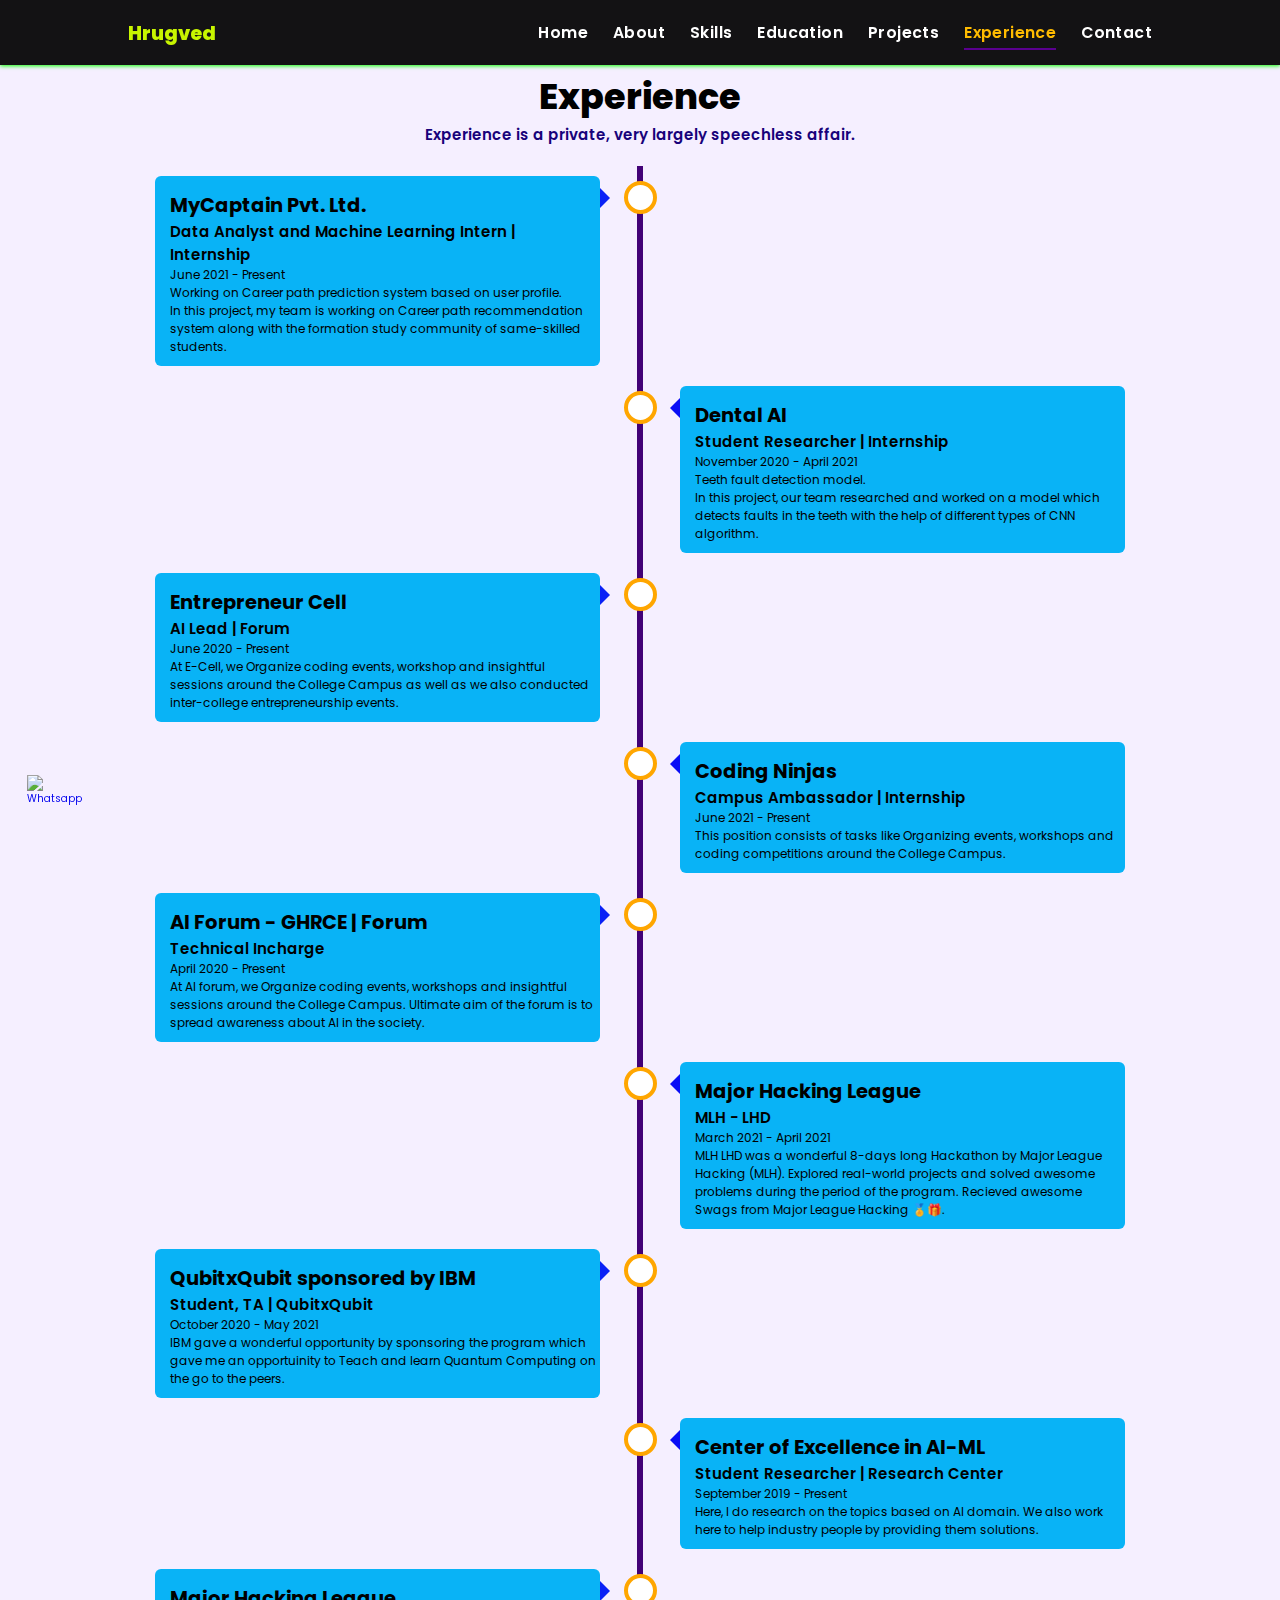
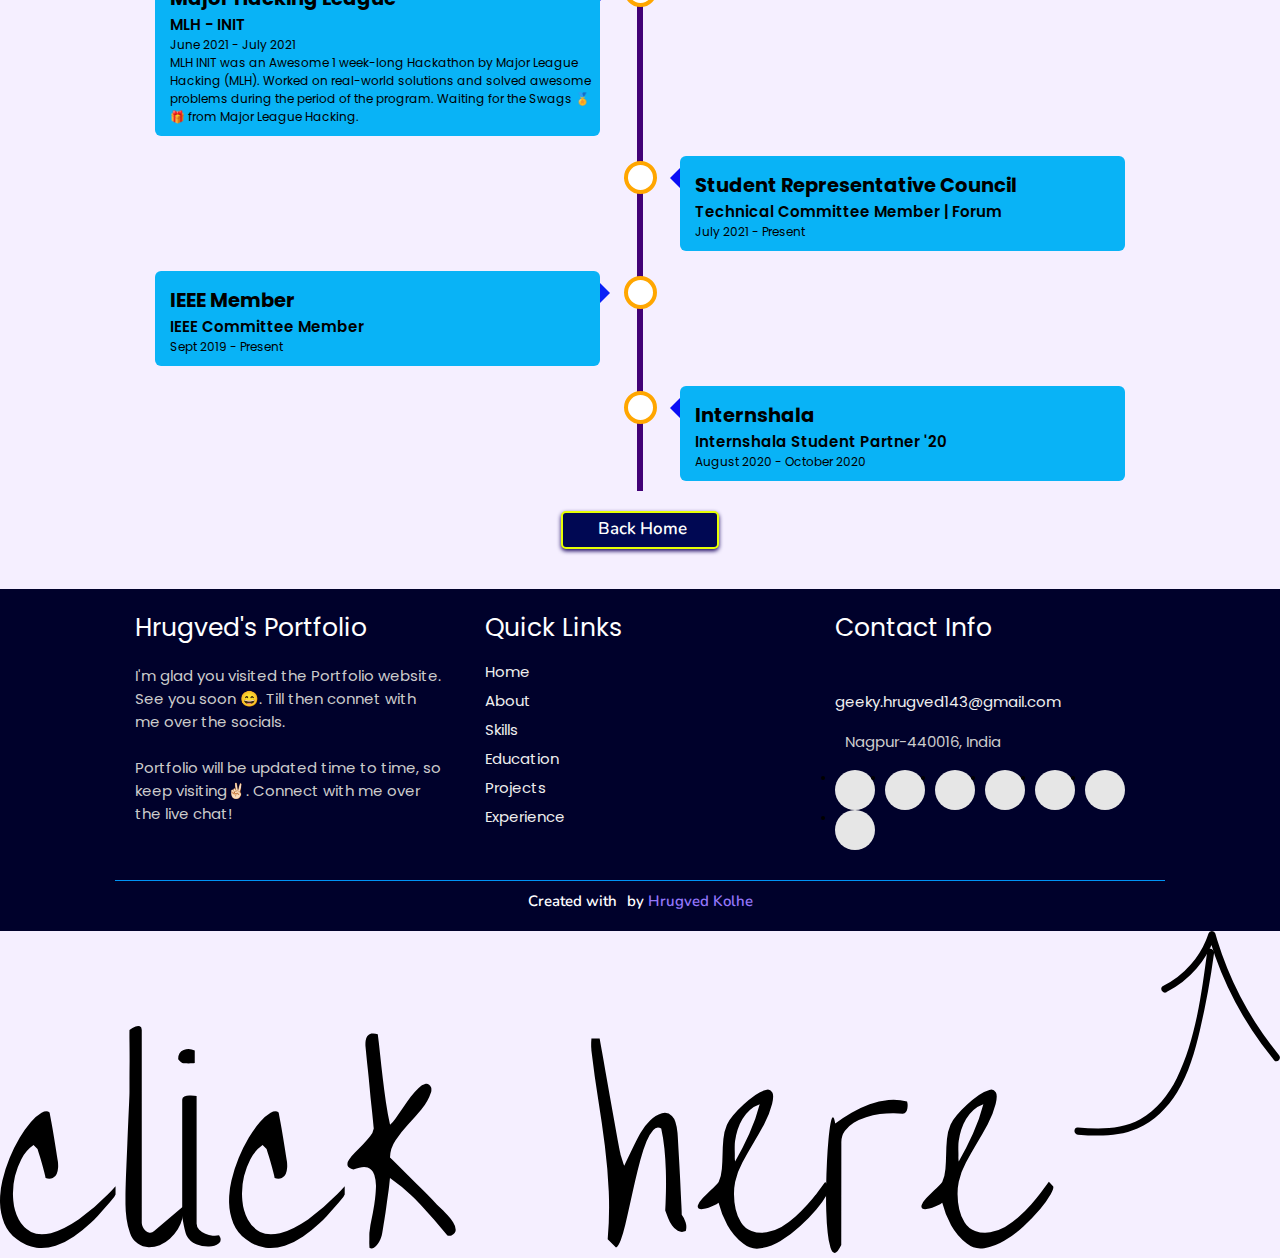
==== index.html @ 508ee9d8 "added Click here svg" ====
<!DOCTYPE html>
<html lang="en">
<head>
    <meta charset="UTF-8">
    <meta http-equiv="X-UA-Compatible" content="IE=edge">
    <meta name="viewport" content="width=device-width, initial-scale=1.0">
    <link rel="stylesheet" href="./style.css">
    <!-- Font Awesome -->
    <link rel="stylesheet" href="https://cdnjs.cloudflare.com/ajax/libs/font-awesome/5.15.3/css/all.min.css" integrity="sha512-iBBXm8fW90+nuLcSKlbmrPcLa0OT92xO1BIsZ+ywDWZCvqsWgccV3gFoRBv0z+8dLJgyAHIhR35VZc2oM/gI1w==" crossorigin="anonymous" referrerpolicy="no-referrer" />
    <link id='favicon' rel="shortcut icon" href="./tryexp.png" type="image/x-png">
    <!-- Start of  Zendesk Widget script -->
    <script id="ze-snippet" src="https://static.zdassets.com/ekr/snippet.js?key=5e8d6150-f3a9-40fa-9bd1-2eea5135d582"> </script>
    <!-- End of  Zendesk Widget script -->
    <title>Experience 🔆 Hrugved Kolhe</title>
</head>
<body oncontextmenu="return false">

<!-- navbar starts -->
<header>
        <a href="/Portfolio-Hrugved-Kolhe" class="logo"><i class="fab fa-think-peaks"></i> Hrugved</a>
        
        <div id="menu" class="fas fa-bars"></div>
        <nav class="navbar">
            <ul>
            <li><a href="https://hrugved06.github.io/Portfolio-Hrugved-Kolhe/#home">Home</a></li>
            <li><a href="https://hrugved06.github.io/Portfolio-Hrugved-Kolhe/#about">About</a></li>
            <li><a href="https://hrugved06.github.io/Portfolio-Hrugved-Kolhe/#skills">Skills</a></li>
            <li><a href="https://hrugved06.github.io/Portfolio-Hrugved-Kolhe/#education">Education</a></li>
            <li><a href="https://hrugved06.github.io/Portfolio-Hrugved-Kolhe/#work">Projects</a></li>
            <li><a class="active" href="https://hrugved06.github.io/Portfolio-Hrugved-Kolhe/#experience">Experience</a></li>
            <li><a href="https://hrugved06.github.io/Portfolio-Hrugved-Kolhe/#contact">Contact</a></li>
            </ul>
        </nav>
</header>
<!-- navbar ends -->

<!-- experience section starts -->
<section class="experience" id="experience">
  
  <h2 class="heading"><i class="fas fa-briefcase"></i> Experience</h2>
  <div class="quote">
      <span>Experience is a private, very largely speechless affair.</span>
  </div>
  
  <div class="timeline">


    <div class="container left">
      <div class="content">
        <div class="tag">
          <h2>MyCaptain Pvt. Ltd.</h2>
        </div>
        <div class="desc">
            <h3>Data Analyst and Machine Learning Intern | Internship</h3>
            <p>June 2021 - Present</p>
            <p> Working on Career path prediction system based on user profile. </br>
              In this project, my team is working on Career path recommendation system along with the formation study community of same-skilled students.</p>
        </div>
      </div>
    </div>

    <div class="container right">
      <div class="content">
        <div class="tag">
          <h2>Dental AI</h2>
        </div>
        <div class="desc">
            <h3>Student Researcher | Internship</h3>
            <p>November 2020 - April 2021</p>
            <p>Teeth fault detection model. </br>
              In this project, our team researched and worked on a model which detects faults in the teeth with the help of different types of CNN algorithm.</p>
        </div>
      </div>
    </div>

    <div class="container left">
      <div class="content">
        <div class="tag">
          <h2>Entrepreneur Cell</h2>
        </div>
        <div class="desc">
            <h3>AI Lead | Forum</h3>
            <p>June 2020 - Present</p>
            <p>At E-Cell, we Organize coding events, workshop and insightful sessions around the College Campus as well as we also conducted inter-college entrepreneurship events.</p> 
        </div>
      </div>
    </div>


    <div class="container right">
      <div class="content">
        <div class="tag">
          <h2>Coding Ninjas</h2>
        </div>
        <div class="desc">
            <h3> Campus Ambassador | Internship</h3>
            <p>June 2021 - Present</p>
            <p>This position consists of tasks like Organizing events, workshops and coding competitions around the College Campus.</p>
        </div>
      </div>
    </div>

    <div class="container left">
      <div class="content">
        <div class="tag">
          <h2>AI Forum - GHRCE | Forum</h2>
        </div>
        <div class="desc">
            <h3> Technical Incharge</h3>
            <p>April 2020 - Present</p>
            <p>
              At AI forum, we Organize coding events, workshops and insightful sessions around the College Campus. Ultimate aim of the forum is to spread awareness about AI in the society.</p>
        </div>
      </div>
    </div>

    <div class="container right">
      <div class="content">
        <div class="tag">
          <h2>Major Hacking League</h2>
        </div>
        <div class="desc">
            <h3>MLH - LHD</h3>
            <p>March 2021 - April 2021</p>
            <p>MLH LHD was a wonderful 8-days long Hackathon by Major League Hacking (MLH). Explored real-world projects and solved awesome problems during the period of the program.
              Recieved awesome Swags from Major League Hacking 🏅🎁.
            </p>
        </div>
      </div>
    </div>

      <div class="container left">
        <div class="content">
          <div class="tag">
            <h2>QubitxQubit sponsored by IBM</h2>
          </div>
          <div class="desc">
              <h3>Student, TA | QubitxQubit</h3>
              <p>October 2020 - May 2021</p>
              <p>IBM gave a wonderful opportunity by sponsoring the program which gave me an opportuinity to Teach and learn Quantum Computing on the go to the peers.</p>
          </div>
        </div>
      </div>



    <div class="container right">
      <div class="content">
        <div class="tag">
          <h2>Center of Excellence in AI-ML</h2>
        </div>
        <div class="desc">
            <h3>Student Researcher | Research Center</h3>
            <p>September 2019 - Present</p>
            <p>Here, I do research on the topics based on AI domain. We also work here to help industry people by providing them solutions.</p>
        </div>
      </div>
    </div>


    <div class="container left">
      <div class="content">
        <div class="tag">
          <h2>Major Hacking League</h2>
        </div>
        <div class="desc">
            <h3>MLH - INIT</h3>
            <p>June 2021 - July 2021</p>
            <p>MLH INIT was an Awesome 1 week-long Hackathon by Major League Hacking (MLH). Worked on real-world solutions and solved awesome problems during the period of the program.
              Waiting for the Swags 🏅🎁 from Major League Hacking.</p>
        </div>
      </div>
    </div>

    <div class="container right">
      <div class="content">
        <div class="tag">
          <h2>Student Representative Council</h2>
        </div>
        <div class="desc">
            <h3>Technical Committee Member | Forum</h3>
            <p>July 2021 - Present</p>
        </div>
      </div>
    </div>

    <div class="container left">
      <div class="content">
        <div class="tag">
          <h2>IEEE Member</h2>
        </div>
        <div class="desc">
            <h3>IEEE Committee Member</h3>
            <p>Sept 2019 - Present</p>
        </div>
      </div>
    </div>

    <div class="container right">
      <div class="content">
        <div class="tag">
          <h2>Internshala</h2>
        </div>
        <div class="desc">
            <h3>Internshala Student Partner '20 </h3>
            <p>August 2020 - October 2020</p>
        </div>
      </div>
    </div>

    

  </div>

  <div class="morebtn">
    <a href="https://hrugved06.github.io/Portfolio-Hrugved-Kolhe/#experience" class="btn">
        <i class="fas fa-arrow-circle-left"></i>
        <span>Back Home</span>
  </a>
  </div>

</div>
</section>
<!-- experience section ends -->

<!-- footer section starts -->
<section class="footer">

  <div class="box-container">

      <div class="box">
          <h3>Hrugved's Portfolio</h3>
          <p>I'm glad you visited the Portfolio website. See you soon 😄. Till then connet with me over the socials. <br/> <br/>Portfolio will be updated time to time, so keep visiting✌🏻. Connect with me over the live chat!</p>
      </div>
      
      <div class="box">
          <h3>Quick Links</h3>
          <a href="https://hrugved06.github.io/Portfolio-Hrugved-Kolhe/#home"><i class="fas fa-chevron-circle-right"></i> Home</a>
          <a href="https://hrugved06.github.io/Portfolio-Hrugved-Kolhe/#about"><i class="fas fa-chevron-circle-right"></i> About</a>
          <a href="https://hrugved06.github.io/Portfolio-Hrugved-Kolhe/#skills"><i class="fas fa-chevron-circle-right"></i> Skills</a>
          <a href="https://hrugved06.github.io/Portfolio-Hrugved-Kolhe/#education"><i class="fas fa-chevron-circle-right"></i> Education</a>
          <a href="https://hrugved06.github.io/Portfolio-Hrugved-Kolhe/#work"><i class="fas fa-chevron-circle-right"></i> Projects</a>
          <a href="https://hrugved06.github.io/Portfolio-Hrugved-Kolhe/#experience"><i class="fas fa-chevron-circle-right"></i> Experience</a>
      </div>

      <div class="box">
          <h3>Contact Info</h3>
          
          <p> <i class="fas fa-envelope"></i><a href="mailto:geeky.hrugved143@gmail.com">geeky.hrugved143@gmail.com</a></p>
          <p> <i class="fas fa-map-marked-alt"></i>Nagpur-440016, India</p>
          <div class="share">

            <li><a class="linkedin" href="https://www.linkedin.com/in/hrugved-kolhe-364881193/" target="_blank"><i class="fab fa-linkedin"></i></a></li> 
            <li><a class="github" href="https://github.com/hrugved06" target="_blank"><i class="fab fa-github"></i></a></li>
            <li><a class="instagram" href="https://www.instagram.com/_hrugved_/"><i class="fab fa-instagram" target="_blank"></i></a></li>
            <li><a class="twitter" href="https://twitter.com/HrugVed_" target="_blank"><i class="fab fa-twitter"></i></a></li>
            <li><a class="Discord" href="https://discord.gg/5RmWdZKpe6" target="_blank"><i class="fab fa-discord"></i></a></li>
            <li><a class="telegram" href="https://t.me/Dev1ce_06"  target="_blank"><i class="fab fa-telegram"></i></a></li>
            <li><a class="YouTube" href="https://www.youtube.com/channel/UCUSl6n2UMb1xXHk7iX9McUg" target="_blank"><i class="fab fa-youtube"></i></a></li>
          </div>
      </div>
  </div>

  <h1 class="credit">Created with <i class="fa fa-heart pulse"></i> by <a href="https://www.linkedin.com/in/hrugved-kolhe-364881193/"> Hrugved Kolhe</a></h1>

</section>
<!-- footer section ends -->

<!-- Click Here -->
<div class="click-here">
  <svg fill="var(--foreground)" xmlns="http://www.w3.org/2000/svg" viewBox="0 0 542.09 136.36"><path d="M291.71,304.72a16.26,16.26,0,0,1-5.36-6.76,24.16,24.16,0,0,1-1.8-8.61,36.56,36.56,0,0,1,1-9.56,61.81,61.81,0,0,1,3.05-9.51,65.94,65.94,0,0,1,4.26-8.56,45.92,45.92,0,0,1,4.76-6.71,17.49,17.49,0,0,1,4.51-3.9q2.1-1.15,3.4-.15.2,1.1.75,4.05t1.1,6.31q.55,3.36,1,6.31t.65,4.05a12.52,12.52,0,0,1,.1,2.75,7.84,7.84,0,0,1-.6,2.6,3.29,3.29,0,0,1-1.65,1.7,4.18,4.18,0,0,1-3.05-.05q-.1-.7-.55-2.4t-1-3.65q-.55-2-1.1-3.7t-.75-2.45l-1.7-1.7a16.09,16.09,0,0,0-5.16,6,31.66,31.66,0,0,0-3.4,17.57,21.17,21.17,0,0,0,2.3,8,12.23,12.23,0,0,0,5.21,5.21q3.35,1.75,8.41.55t11.86-5.86a96.74,96.74,0,0,0,15.52-14.07v3.5a6.06,6.06,0,0,1-1.2,1.8q-1.2,1.5-2.9,3.45t-3.45,3.85q-1.75,1.9-3,3a61.21,61.21,0,0,1-7.06,5.71,29.69,29.69,0,0,1-7.76,3.9,19.38,19.38,0,0,1-8.16.85A16.71,16.71,0,0,1,291.71,304.72Z" transform="translate(-284.53 -174.12)"></path><path d="M342.87,306.52a8.19,8.19,0,0,1-3.25-4.35,31.19,31.19,0,0,1-1.5-6.21,44.33,44.33,0,0,1-.45-6.06V285.7q0-1.1.1-4.46t.3-7.81q.2-4.45.4-9.51t.4-9.51q.2-4.45.35-7.76t.15-4.41q0-1.5,0-5.21t.05-7.86q0-4.15-.05-7.86t0-5.21a11,11,0,0,1,2.6-1.5,2.67,2.67,0,0,1,1.8-.15q.8.25.8,1.65v81.7a4,4,0,0,0,.45,1.65,5.82,5.82,0,0,0,1.15,1.65,2.92,2.92,0,0,0,1.65.85,2.37,2.37,0,0,0,2-.75l12.11-10.31a10.67,10.67,0,0,1-.1,4.81,16.13,16.13,0,0,1-2,4.71,18.13,18.13,0,0,1-3.35,4,15,15,0,0,1-4.3,2.75,11.54,11.54,0,0,1-4.71.9A8.37,8.37,0,0,1,342.87,306.52Z" transform="translate(-284.53 -174.12)"></path><path d="M360,228.23q0-2.9,2.3-3.75a6,6,0,0,1,4.71.25V230a4.74,4.74,0,0,1-1.05.15c-.5,0-1,.05-1.6.05s-1.1,0-1.6-.05a4.73,4.73,0,0,1-1.05-.15,2.58,2.58,0,0,1-1.05-.8C360.2,228.77,360,228.43,360,228.23Zm3.5,74.79a9.15,9.15,0,0,1-.5-1.55q-.3-1.15-.6-2.55t-.5-2.7a13.83,13.83,0,0,1-.2-1.9V245.65a1.42,1.42,0,0,1,.9-1.4,5.66,5.66,0,0,1,2.05-.45,14.47,14.47,0,0,1,2.1.05l1.05.1v53.86a3.79,3.79,0,0,0,1.1,2.8,8.3,8.3,0,0,0,2.6,1.75,10.1,10.1,0,0,0,3.1.8,7.68,7.68,0,0,0,2.7-.15q1.4,2.1-.05,3.35a6.7,6.7,0,0,1-4.1,1.4,12.71,12.71,0,0,1-5.51-1A7.65,7.65,0,0,1,363.49,303Z" transform="translate(-284.53 -174.12)"></path><path d="M388.72,304.72a16.26,16.26,0,0,1-5.36-6.76,24.16,24.16,0,0,1-1.8-8.61,36.56,36.56,0,0,1,1-9.56,61.81,61.81,0,0,1,3.05-9.51,65.94,65.94,0,0,1,4.26-8.56,45.92,45.92,0,0,1,4.76-6.71,17.49,17.49,0,0,1,4.51-3.9q2.1-1.15,3.4-.15.2,1.1.75,4.05t1.1,6.31q.55,3.36,1,6.31t.65,4.05a12.52,12.52,0,0,1,.1,2.75,7.84,7.84,0,0,1-.6,2.6,3.29,3.29,0,0,1-1.65,1.7,4.18,4.18,0,0,1-3.05-.05q-.1-.7-.55-2.4t-1-3.65q-.55-2-1.1-3.7t-.75-2.45l-1.7-1.7a16.09,16.09,0,0,0-5.16,6,31.66,31.66,0,0,0-3.4,17.57,21.17,21.17,0,0,0,2.3,8,12.23,12.23,0,0,0,5.21,5.21q3.35,1.75,8.41.55T415,296.26a96.74,96.74,0,0,0,15.52-14.07v3.5a6.06,6.06,0,0,1-1.2,1.8q-1.2,1.5-2.9,3.45t-3.45,3.85q-1.75,1.9-3,3a61.21,61.21,0,0,1-7.06,5.71,29.69,29.69,0,0,1-7.76,3.9,19.38,19.38,0,0,1-8.16.85A16.71,16.71,0,0,1,388.72,304.72Z" transform="translate(-284.53 -174.12)"></path><path d="M441.08,301.22a34.43,34.43,0,0,1,.75-4.66q.65-3.05,1.2-6.51a60.65,60.65,0,0,0,.7-6.86,15.84,15.84,0,0,0-.65-5.76,4.84,4.84,0,0,0-2.85-3.15q-2.05-.8-6,.9-2.2-.6-2.5-1.7a3.12,3.12,0,0,1,.6-2.5,19,19,0,0,1,2.55-3.05q1.65-1.65,3.35-3.4t3.05-3.45a6.76,6.76,0,0,0,1.55-3.3q-.1-.8-.35-3.5t-.65-6.26q-.4-3.55-.75-7.56t-.75-7.61q-.4-3.6-.65-6.26t-.35-3.55a11.86,11.86,0,0,1,.05-2.45,4.07,4.07,0,0,1,.75-2,2.8,2.8,0,0,1,1.65-1.05,5.07,5.07,0,0,1,2.75.35q.5,3.81,1,8.61t1.1,9.91q.6,5.11,1.35,10.21t1.75,9.51a14.42,14.42,0,0,0,2.4-2.75q1.4-2,3-4.31t3.35-4.71a26.51,26.51,0,0,1,3.35-3.8,6.35,6.35,0,0,1,3-1.7q1.4-.25,2.3,1.55a2.3,2.3,0,0,1,.1.85,3.29,3.29,0,0,1-.1,1,22.09,22.09,0,0,1-4.15,7.41q-2.85,3.41-5.81,6.61a50.94,50.94,0,0,0-5.16,6.56,13.46,13.46,0,0,0-2.3,7.16q.9.8,2.6,2.6l8.71,8.71q2.5,2.4,4.71,4.66t3.9,4.05l2.6,2.5q.6.6,1.9,2a18.16,18.16,0,0,1,2.3,3,6.75,6.75,0,0,1,1.1,3.1q.1,1.5-1.8,2.5a3.67,3.67,0,0,1-1.7,0q-5.11-6.41-11.26-13a82.87,82.87,0,0,0-13.07-11.36q-.1.9-.3,2.8t-.55,4.31q-.35,2.4-.7,5.06t-.75,5.06q-.4,2.4-.7,4.3t-.5,2.8a9,9,0,0,1-.55,1.55,11.52,11.52,0,0,1-1.15,2.05,5.41,5.41,0,0,1-1.6,1.55,1.85,1.85,0,0,1-1.9.05q0-.4-.05-1.35t0-2.1q0-1.15,0-2.15T441.08,301.22Z" transform="translate(-284.53 -174.12)"></path><path d="M541.9,304.72a155.32,155.32,0,0,0,.45-20.32q-.45-9.71-1.65-19.32t-2.8-19.52q-1.6-9.91-2.9-20.82c0-.2,0-.53-.05-1s-.05-1-.05-1.55,0-1.08.05-1.55.05-.8.05-1h3.5q.3,1.8,1,5.61t1.5,8.61q.85,4.81,1.8,10.11t1.8,10.11q.85,4.81,1.55,8.61t1.1,5.61a4,4,0,0,0,.25,1.05q.25.75.5,1.55t.5,1.55a4.71,4.71,0,0,0,.45,1.05q.3-.8,1.25-2.75l2.05-4.21q1.1-2.25,2.1-4.21t1.5-2.75a22.15,22.15,0,0,1,4.11-5.31,11.23,11.23,0,0,1,4.91-3,4.33,4.33,0,0,1,4.25,1.15q1.85,1.75,2.35,7.16.1,1.3.25,4t.35,6.16q.2,3.45.4,7.26t.35,7.21q.15,3.41.3,6.11t.15,4a9.71,9.71,0,0,1,1.65,3.25,6.49,6.49,0,0,1,.05,3.65,4,4,0,0,1-3.4-.1,7.3,7.3,0,0,1-2.4-2.25,15.7,15.7,0,0,1-1.7-3.25l-1.2-3.1q.2-3.8.3-8.21t-.05-9q-.15-4.55-.6-9.06a71.26,71.26,0,0,0-1.35-8.51,2.66,2.66,0,0,0-3.35.7,15.57,15.57,0,0,0-2.9,4.86,64.26,64.26,0,0,0-2.55,7.66q-1.2,4.41-2.3,9.26t-2.15,9.66q-1.05,4.81-2,8.71a62.66,62.66,0,0,1-1.9,6.51q-1,2.6-2,3.1Z" transform="translate(-284.53 -174.12)"></path><path d="M599.27,306.52a25.37,25.37,0,0,1-6.66-7.76,40.35,40.35,0,0,1-3.75-9.56,9.6,9.6,0,0,1-1.8,1.1,17.12,17.12,0,0,1-2.45,1,13.58,13.58,0,0,1-2.45.55,2.47,2.47,0,0,1-1.75-.25q-.55-.4-.3-1.35A9,9,0,0,1,582,287.4a11.58,11.58,0,0,1,1.25-1.3l2.25-2.15q1.2-1.15,2.2-2.2a15.17,15.17,0,0,0,1.2-1.35,17.1,17.1,0,0,0,1.35-5.51q.25-3,.3-6.26t.35-6.46a19.84,19.84,0,0,1,1.5-6,18,18,0,0,1,2.65-4,43.46,43.46,0,0,1,4.41-4.56,49.25,49.25,0,0,1,5-4,13.19,13.19,0,0,1,4.41-2.15,2.34,2.34,0,0,1,2.7.9q.85,1.3-.05,5a36.48,36.48,0,0,1-3.35,8.56q-2.25,4.16-4.66,8.21t-4.56,8.06a31.21,31.21,0,0,0-3.05,8.11,24.48,24.48,0,0,0-.5,5.36,28.29,28.29,0,0,0,.7,6.26,18,18,0,0,0,2.3,5.66,8.4,8.4,0,0,0,4.41,3.55,11.76,11.76,0,0,0,6.41.6,20.6,20.6,0,0,0,6.26-2.3,31.45,31.45,0,0,0,5.86-4.25A70.45,70.45,0,0,0,626.5,290q2.4-2.7,4.3-5.26t3.2-4.35l1.7,1.8q.7.6-.85,3.4a42.55,42.55,0,0,1-4.5,6.36,77.17,77.17,0,0,1-7,7.26,48.07,48.07,0,0,1-8.26,6.21,23.14,23.14,0,0,1-8.41,3.1A9.41,9.41,0,0,1,599.27,306.52ZM595.87,263a12.86,12.86,0,0,0-.15,1.75q-.05,1.25,0,2.65t0,2.6a12.42,12.42,0,0,0,.15,1.7,128.28,128.28,0,0,0,6-11.71,75.67,75.67,0,0,0,4.41-12.52,12.23,12.23,0,0,0-4.16,2.45,16.47,16.47,0,0,0-3.15,3.8,20.72,20.72,0,0,0-2.05,4.56A27.92,27.92,0,0,0,595.87,263Z" transform="translate(-284.53 -174.12)"></path><path d="M640.82,307.13q-1.6,3.3-2.7,3.35t-1.85-2.2a32.15,32.15,0,0,1-1.2-6.36q-.45-4.1-.6-9.11t-.05-10.51q.1-5.51.35-10.61t.65-9.36q.4-4.25.85-6.71t1-2.65q.5-.2,1,2.7a70.83,70.83,0,0,1,6.91-4.56,48.45,48.45,0,0,1,7.66-3.6,32.48,32.48,0,0,1,8-1.85,20.73,20.73,0,0,1,7.86.7,6.41,6.41,0,0,1,.1,3,2.61,2.61,0,0,1-1.9,2.2,23.69,23.69,0,0,0-4.21-.3,40.48,40.48,0,0,0-5.51.4,36.32,36.32,0,0,0-5.81,1.3,22.86,22.86,0,0,0-5.26,2.35,12.84,12.84,0,0,0-3.8,3.5,8.19,8.19,0,0,0-1.45,4.86Z" transform="translate(-284.53 -174.12)"></path><path d="M694,306.52a25.37,25.37,0,0,1-6.66-7.76,40.35,40.35,0,0,1-3.75-9.56,9.6,9.6,0,0,1-1.8,1.1,17.12,17.12,0,0,1-2.45,1,13.58,13.58,0,0,1-2.45.55,2.47,2.47,0,0,1-1.75-.25q-.55-.4-.3-1.35a9,9,0,0,1,1.85-2.85,11.58,11.58,0,0,1,1.25-1.3l2.25-2.15q1.2-1.15,2.2-2.2a15.17,15.17,0,0,0,1.2-1.35,17.1,17.1,0,0,0,1.35-5.51q.25-3,.3-6.26t.35-6.46a19.84,19.84,0,0,1,1.5-6,18,18,0,0,1,2.65-4,43.46,43.46,0,0,1,4.41-4.56,49.25,49.25,0,0,1,5-4,13.19,13.19,0,0,1,4.41-2.15,2.34,2.34,0,0,1,2.7.9q.85,1.3-.05,5a36.48,36.48,0,0,1-3.35,8.56q-2.25,4.16-4.66,8.21t-4.56,8.06a31.21,31.21,0,0,0-3.05,8.11,24.48,24.48,0,0,0-.5,5.36,28.29,28.29,0,0,0,.7,6.26,18,18,0,0,0,2.3,5.66,8.4,8.4,0,0,0,4.41,3.55,11.76,11.76,0,0,0,6.41.6,20.6,20.6,0,0,0,6.26-2.3,31.45,31.45,0,0,0,5.86-4.25,70.45,70.45,0,0,0,5.21-5.26q2.4-2.7,4.3-5.26t3.2-4.35l1.7,1.8q.7.6-.85,3.4a42.55,42.55,0,0,1-4.5,6.36,77.17,77.17,0,0,1-7,7.26,48.07,48.07,0,0,1-8.26,6.21,23.14,23.14,0,0,1-8.41,3.1A9.41,9.41,0,0,1,694,306.52ZM690.58,263a12.86,12.86,0,0,0-.15,1.75q-.05,1.25,0,2.65t0,2.6a12.42,12.42,0,0,0,.15,1.7,128.28,128.28,0,0,0,6-11.71A75.67,75.67,0,0,0,701,247.45a12.23,12.23,0,0,0-4.16,2.45,16.47,16.47,0,0,0-3.15,3.8,20.72,20.72,0,0,0-2.05,4.56A27.92,27.92,0,0,0,690.58,263Z" transform="translate(-284.53 -174.12)"></path><path d="M741,260.37c8.49.66,17.29.89,25.25-2.59,7.12-3.12,12.78-8.87,16.84-15.42,4.94-8,7.5-17.16,9.63-26.21,2.54-10.79,4.49-21.7,6-32.68.25-1.89-2.64-2.7-2.89-.8-2.4,17.74-4.88,37.62-12.9,53.83-3.48,7-8.54,13.49-15.49,17.37-8.08,4.5-17.48,4.2-26.4,3.5-1.93-.15-1.92,2.85,0,3Z" transform="translate(-284.53 -174.12)"></path><path d="M778.6,200a41.51,41.51,0,0,0,20.63-24h-2.89a147.34,147.34,0,0,0,27.79,52.82c1.23,1.49,3.34-.64,2.12-2.12a143.69,143.69,0,0,1-27-51.49,1.51,1.51,0,0,0-2.89,0,38.47,38.47,0,0,1-19.26,22.25c-1.72.88-.2,3.47,1.51,2.59Z" transform="translate(-284.53 -174.12)"></path></svg>
</div>

<!-- Whatsapp API Starts-->
<div class="sticky-whatsapp-wrapper ">
  <a href="https://api.whatsapp.com/send?phone=+91-9511800765" target="_blank">
    <img src="https://img.icons8.com/color/58/000000/whatsapp--v2.png" alt="Whatsapp">
  </a>
</div>
<!-- Whatsapp API Ends-->

<!-- scroll top btn -->
<a href="#experience" class="fas fa-angle-up" id="scroll-top"></a>
<!-- scroll back to top -->


<!-- ==== ALL MAJOR JAVASCRIPT CDNS STARTS ==== -->

<!-- Darkmode -->
<script src="https://cdn.jsdelivr.net/npm/darkmode-js@1.5.7/lib/darkmode-js.min.js"></script>

<!-- jquery cdn -->
<script src="https://cdnjs.cloudflare.com/ajax/libs/jquery/3.6.0/jquery.min.js" integrity="sha512-894YE6QWD5I59HgZOGReFYm4dnWc1Qt5NtvYSaNcOP+u1T9qYdvdihz0PPSiiqn/+/3e7Jo4EaG7TubfWGUrMQ==" crossorigin="anonymous" referrerpolicy="no-referrer"></script>

<!-- scroll reveal anim -->
<script src="https://unpkg.com/scrollreveal"></script>
<!-- ==== ALL MAJOR JAVASCRIPT CDNS ENDS ==== -->

<script src="./script.js"></script>

</body>
</html>
---- style.css ----
@import url("https://fonts.googleapis.com/css2?family=Poppins:wght@400;600;700&display=swap");
@import url('https://fonts.googleapis.com/css2?family=Nunito:ital,wght@0,300;0,400;0,600;0,700;1,300;1,400&display=swap');

*{
  margin: 0;
  padding: 0;
  box-sizing: border-box;
  text-decoration: none;
  outline: none; border: none;
  text-transform: none;
  transition: all .2s linear;
}
html{
  font-size: 62.5%;
  overflow-x: hidden;
  scroll-behavior: smooth;
}
body{
  background: #f5efff;
  font-family: 'Poppins', sans-serif;
}

*::selection{
  background: #2b3dda;
  color: #fff;
}

html{
  font-size: 62.5%;
  overflow-x: hidden;
}
html::-webkit-scrollbar{
  width: .8rem;
}
html::-webkit-scrollbar-track{
  background: rgb(235, 202, 245);
}
html::-webkit-scrollbar-thumb{
  background: #420177;
}

/* navbar starts */
header{
  position: fixed;
  top: 0; left: 0; right: 0;
  z-index: 1000;
  display: flex;
  align-items: center;
  justify-content: space-between;
  padding: 1.7rem 10%;
  height: 6.5rem;
  background-color: rgb(19, 18, 20);
  box-shadow: 0 1px 4px rgba(9, 255, 0, 0.993);
}
section{
  min-height: 100vh;
  padding: 2rem 9%;
}
.heading{
  font-size: 3.5rem;
  color: rgb(0, 0, 0);
  font-weight: 800;
  text-align: center;
}
.heading span{
  color: rgb(115, 3, 167);
}
header .logo{
  font-size: 1.9rem;
  font-weight: 800;
  text-decoration: none;
  color: #c8f500;
}
header .logo i {
  font-size: 2.2rem;
}
header .logo:hover {
  color: #ffae00;
}
header .navbar ul{
  list-style: none;
  display: flex;
  justify-content: center;
  align-items: center;
}
header .navbar li{
  margin-left: 2.5rem;
}
header .navbar ul li a{
  font-size: 1.57rem;
  color: #ffffff;
  font-weight: 600;
  text-decoration: none;
  letter-spacing: 0.04rem;
}
header .navbar ul li a.active,
header .navbar ul li a:hover{
  color: #ffbb00;
  border-bottom: .2rem solid #5a008f;
  padding: .5rem 0;
}
/* navbar ends */

/* hamburger icon starts*/
#menu{
  font-size: 3rem;
  cursor: pointer;
  color: rgb(229, 255, 0);
  display: none;
}
@media(max-width:768px){
  #menu{
      display: block;
  }
  header .navbar{
    position: fixed;
    top: 6.5rem; right: -120%;
    width: 75%;
    height: 100%;
    text-align: left;
    align-items: flex-start;
    background-color: #0e0f31;
  }
  header .navbar ul{
    flex-flow: column;
    padding: 1rem;
  }
  header .navbar ul li{
    text-align: center;
    width: 100%;
    margin: 1rem 0;
    border-radius: .5rem;
    width: 26rem;
  }
  header .navbar ul li a{
    display: block;
    padding: 1rem;
    text-align: left;
    color: #fff;
    font-size: 2rem;
  }
  header .navbar ul li a.active,
  header .navbar ul li a:hover{
    padding: 1rem;
    color: #fff;
    border-radius: .5rem;
    border-bottom: .5rem solid #ffbb00;
  }
  .fa-times{
    transform: rotate(180deg);
  }
  header .navbar.nav-toggle{
    right: 0;
  }
}
/* hamburger icon ends */

/* experience section starts */
.experience {
  margin-top: 5rem;
}
.experience .quote {
  color: #18027a;
  text-align: center;
  font-size: 1.5rem;
  font-weight: 600;
}
.experience .timeline {
  position: relative;
  max-width: 1200px;
  margin: 2rem auto;
}
.experience .timeline::after {
  content: '';
  position: absolute;
  width: 6px;
  background: #420177;
  top: 0;
  bottom: 0;
  left: 50%;
  margin-left: -3px;
  z-index: -2;
}
.experience .container {
  padding: 10px 40px;
  position: relative;
  background-color: inherit;
  width: 50%;
}
/*circles on timeline*/
.experience .container::after {    
  content: "\f0b1";
  position: absolute;
  width: 25px;
  height: 25px;
  right: -17px;
  background-color: rgb(255, 255, 255);
  border: 4px solid #ffa600;
  top: 15px;
  border-radius: 50%;
  z-index: 100;
  font-size: 1.89rem;
  text-align: center;
  font-weight: 600;
  color:#18004e;
  font-family: 'Font Awesome\ 5 Free';
}
.experience .left {
  left: 0;
}
.experience .right {
  left: 50%;
}
/* arrows pointing right */
.experience .left::before {
  content: " ";
  height: 0;
  position: absolute;
  top: 22px;
  width: 0;
  z-index: 1;
  right: 30px;
  border: medium solid #f68c09;
  border-width: 10px 0 10px 10px;
  border-color: transparent transparent transparent #0921f6;
}
/* arrows pointing left  */
.experience .right::before {
  content: " ";
  height: 0;
  position: absolute;
  top: 22px;
  width: 0;
  z-index: 1;
  left: 30px;
  border: medium solid #f68c09;
  border-width: 10px 10px 10px 0;
  border-color: transparent #090df6 transparent transparent;
}
.experience .right::after {
  left: -16px;
}
.experience .content {
  background-color: #09b3f6;
  position: relative;
  border-radius: 6px;
}
.experience .content .tag{
  font-size: 1.3rem;
  padding-top: 1.5rem;
  padding-left: 1.5rem;
}
.experience .content .desc{
  margin-left: 1.5rem;
  padding-bottom: 1rem;
}
.experience .content .desc h3{
  font-size: 1.5rem;
  font-weight: 600;
}
.experience .content .desc p{
  font-size: 1.2rem;
}
/* view all button */
.morebtn{
  display: flex;
  justify-content: center;
  margin-bottom: 2rem;
}
.morebtn .btn {
  position: relative;
  line-height: 0;
  padding: 1.6rem 3rem;
  border-radius: .5em;
  transition: 0.5s;
  color: #fff;
  background: #000853;
  border: 2px solid rgb(230, 255, 4);
  box-shadow: 0px 2px 4px rgb(20, 0, 92);
  text-align: center;
}
.morebtn .btn span {
  font-weight: 600;
  font-size: 1.7rem;
  font-family: 'Nunito', sans-serif;
}
.morebtn .btn i {
  margin-right: 0.5rem;
  font-size: 1.5rem;
  transition: 0.3s;
}
.morebtn .btn:hover{
  background: #ffffff;
  color: #000;
  border: 2px solid rgb(0, 0, 0);
}
.morebtn .btn:hover i {
  transform: translateX(-10px);
}

/* Media queries - Responsive timeline on screens less than 600px wide */
@media screen and (max-width: 600px) {
  .experience .timeline::after {
  left: 31px;
  }
  .experience .container {
  width: 100%;
  padding-left: 70px;
  padding-right: 25px;
  }
  .experience .container::before {
  left: 60px;
  border: medium solid #f68c09;
  border-width: 10px 10px 10px 0;
  border-color: transparent #f68c09 transparent transparent;
  }
  .experience .left::after {
    left: 15px;
  }
  .experience .right::after {
    left: 15px;
  }
  .experience .right {
  left: 0%;
  }
  .experience .container::after {
    font-size: 2.2rem;;
  }
}
/* experience media queries ends */
/* experience section ends */


/* footer section starts */
.footer{
  min-height: auto;
  padding-top: 0;
  background: rgb(0, 1, 43);
}
.footer .box-container{
  display: flex;
  justify-content: center;
  flex-wrap: wrap;
}
.footer .box-container .box{
  flex: 1 1 25rem;
  margin: 2rem;
}
.footer .box-container .box h3{
  font-size: 2.5rem;
  color: #fff;
  padding-bottom: 1rem;
  font-weight: normal;
}
.footer .box-container .box p{
  font-size: 1.5rem;
  color: #ccc;
  padding: .7rem 0;
  text-transform: none;
}
.footer .box-container .box p i{
  padding-right: 1rem;
  color: #ffae00;
}
.footer .box-container .box a{
  font-size: 1.5rem;
  color: rgb(238, 238, 238);
  padding: .3rem 0;
  display: block;
}
.footer .box-container .box a:hover{
  color: #ffd000;
}
.footer .box-container .box .share{
  display: flex;
  flex-wrap: wrap;
  padding: 1rem 0;
}
.footer .box-container .box .share a{
  height: 4rem;
  width: 4rem;
  padding: 1rem;
  text-align: center;
  border-radius: 5rem;
  font-size: 1.7rem;
  margin-right: 1rem;
  transition: .2s;
  background: rgb(230, 230, 230);
  color: #002f4e;
  border: none;
}
.footer .box-container .box .share a:hover{
  background: transparent;
  transform: scale(1.1);
  border: .1rem solid rgb(180, 178, 178);
  color: #ffae00;
}
.footer .credit{
  padding: 1rem 0 0 0;
  text-align: center;
  font-size: 1.5rem;
  font-family: 'Nunito',sans-serif;
  font-weight: 600;
  color: #fff;
  border-top: .1rem solid rgb(0, 147, 245);
}
.footer .credit a{
  color: rgb(148, 119, 252);
}
.footer .fa{
    color: #E90606;
    margin: 0 .3rem;
    font-size: 1.5rem;
    animation: pound .35s infinite alternate;
}
@-webkit-keyframes pound{
  to{
    transform: scale(1.1);
  }
}
@keyframes pound{
  to{
    transform: scale(1.1);
}
}
@media(max-width:450px){
  .footer .box-container .box{
    margin: 2rem;
  }
  .footer .box-container .box p{
    padding: 0.7rem;
  }
  .footer .box-container .box .share a{
    padding: 1.1rem;
  }
}
/* footer section ends */

/* common media queries starts*/
@media(max-width:450px){
  html{
    font-size: 55%;
  }
  body{
    padding-right: 0;
  }
  section{
    padding: 2rem;
  }
}
/* common media queries ends*/


/* scroll top starts */
#scroll-top{
  position: fixed;
  top: -140%;
  right: 2rem;
  padding: 1rem 1.5rem;
  font-size: 2rem;
  background: #ffae00;
  color: rgb(13, 0, 44);
  border-radius: 5rem;
  transition: 1s linear;
  z-index: 1000;
}
#scroll-top.active{
  top: calc(100% - 12rem);
}
/* scroll top ends */

/* Whatsapp API Starts */

.sticky-whatsapp-wrapper a {
  display: inline-block;
}

.sticky-whatsapp-wrapper {
  
  -webkit-text-size-adjust: 100%;
  -webkit-tap-highlight-color: transparent;
  line-height: 1.5;
  position: fixed;
  left: 27px;
  width: 48px;
  height: 48px;
  bottom: 77px;

}

@media screen and (max-width: 1260px){
  .sticky-whatsapp-wrapper {
    bottom: 77px;
  }
}
/* Whatsapp API Ends */
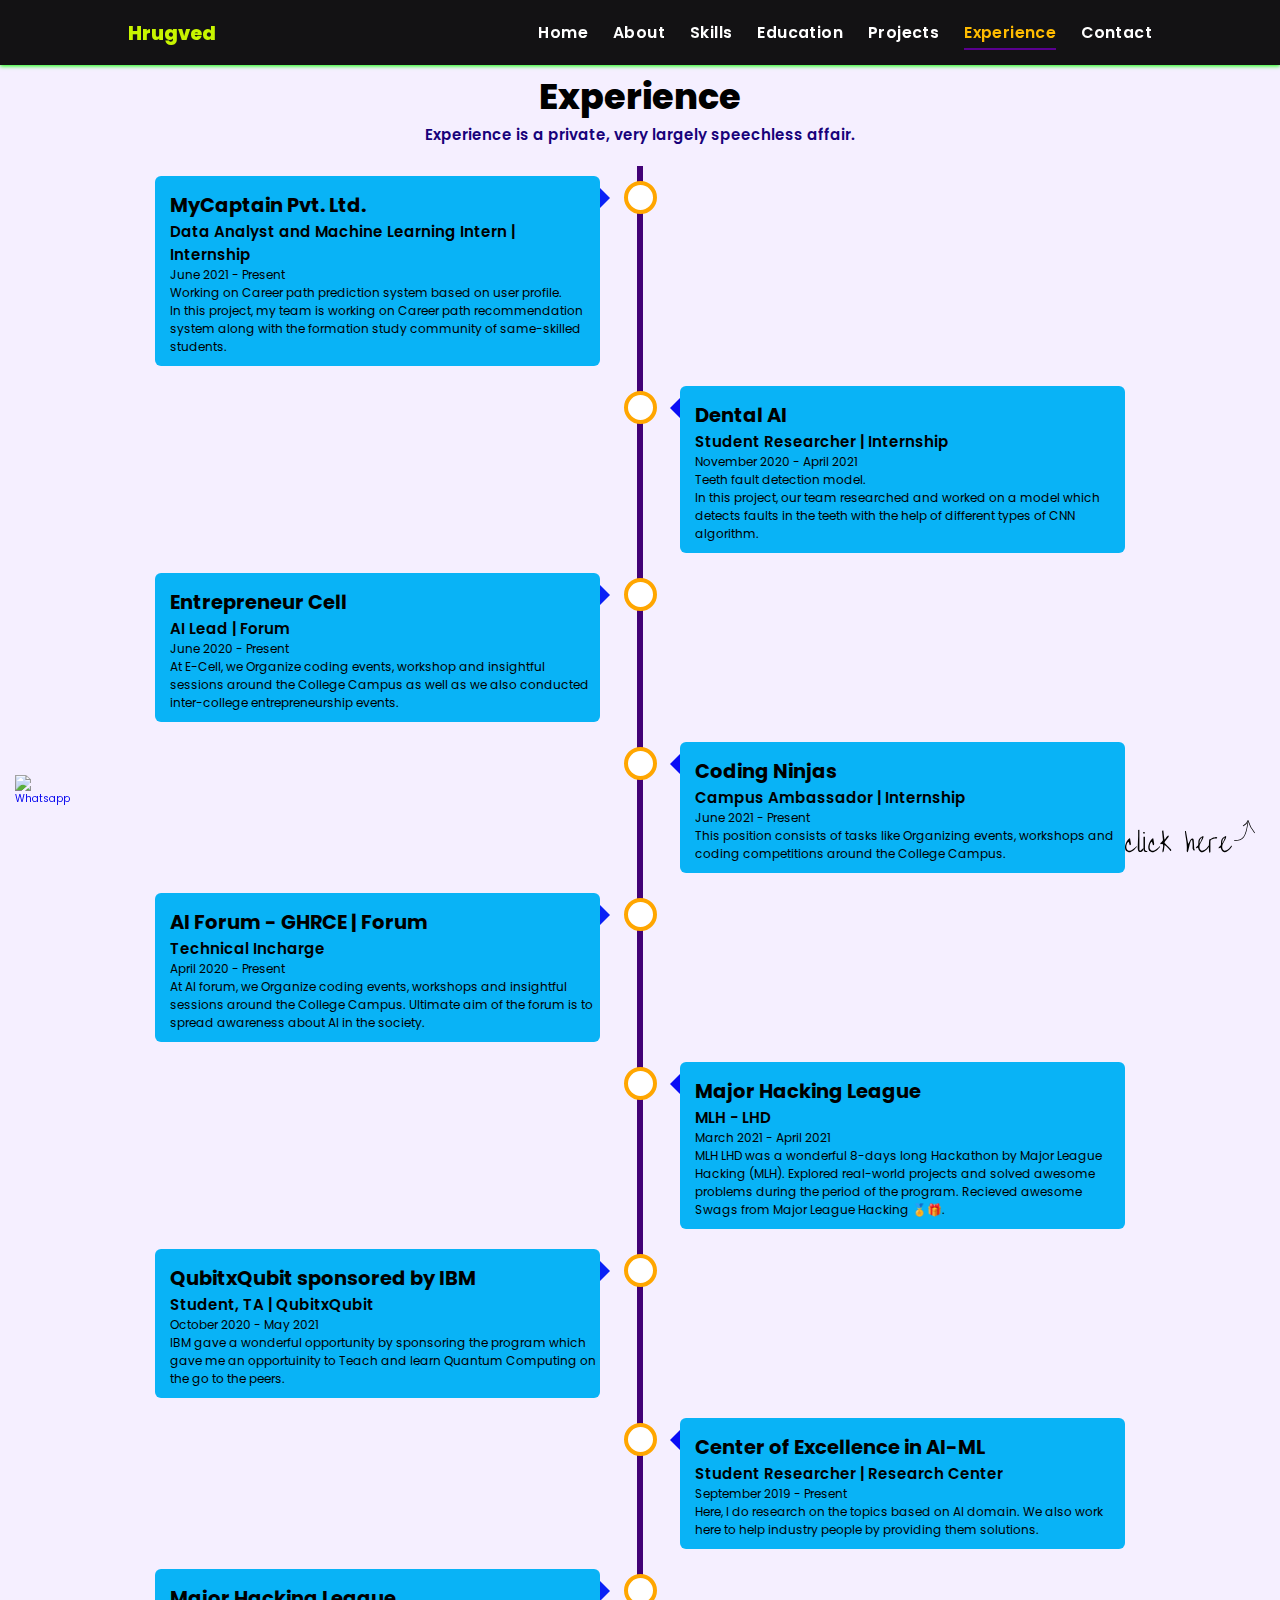
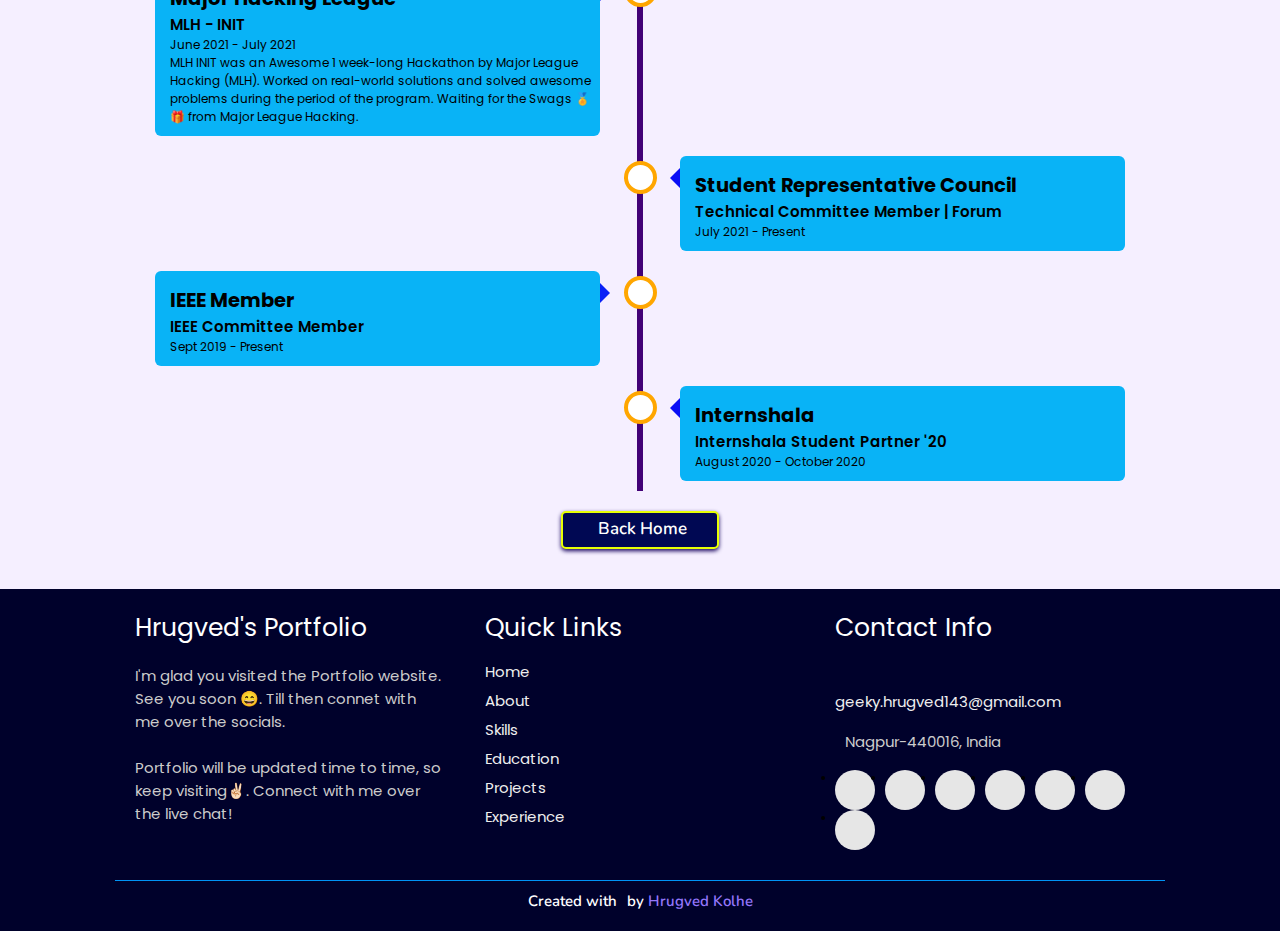
==== commit 0ed44ac3: "Save darkmode cookies" ====
--- a/index.html
+++ b/index.html
@@ -268,7 +268,7 @@
 
 <!-- Click Here -->
 <div class="click-here">
-  <svg fill="var(--foreground)" xmlns="http://www.w3.org/2000/svg" viewBox="0 0 542.09 136.36"><path d="M291.71,304.72a16.26,16.26,0,0,1-5.36-6.76,24.16,24.16,0,0,1-1.8-8.61,36.56,36.56,0,0,1,1-9.56,61.81,61.81,0,0,1,3.05-9.51,65.94,65.94,0,0,1,4.26-8.56,45.92,45.92,0,0,1,4.76-6.71,17.49,17.49,0,0,1,4.51-3.9q2.1-1.15,3.4-.15.2,1.1.75,4.05t1.1,6.31q.55,3.36,1,6.31t.65,4.05a12.52,12.52,0,0,1,.1,2.75,7.84,7.84,0,0,1-.6,2.6,3.29,3.29,0,0,1-1.65,1.7,4.18,4.18,0,0,1-3.05-.05q-.1-.7-.55-2.4t-1-3.65q-.55-2-1.1-3.7t-.75-2.45l-1.7-1.7a16.09,16.09,0,0,0-5.16,6,31.66,31.66,0,0,0-3.4,17.57,21.17,21.17,0,0,0,2.3,8,12.23,12.23,0,0,0,5.21,5.21q3.35,1.75,8.41.55t11.86-5.86a96.74,96.74,0,0,0,15.52-14.07v3.5a6.06,6.06,0,0,1-1.2,1.8q-1.2,1.5-2.9,3.45t-3.45,3.85q-1.75,1.9-3,3a61.21,61.21,0,0,1-7.06,5.71,29.69,29.69,0,0,1-7.76,3.9,19.38,19.38,0,0,1-8.16.85A16.71,16.71,0,0,1,291.71,304.72Z" transform="translate(-284.53 -174.12)"></path><path d="M342.87,306.52a8.19,8.19,0,0,1-3.25-4.35,31.19,31.19,0,0,1-1.5-6.21,44.33,44.33,0,0,1-.45-6.06V285.7q0-1.1.1-4.46t.3-7.81q.2-4.45.4-9.51t.4-9.51q.2-4.45.35-7.76t.15-4.41q0-1.5,0-5.21t.05-7.86q0-4.15-.05-7.86t0-5.21a11,11,0,0,1,2.6-1.5,2.67,2.67,0,0,1,1.8-.15q.8.25.8,1.65v81.7a4,4,0,0,0,.45,1.65,5.82,5.82,0,0,0,1.15,1.65,2.92,2.92,0,0,0,1.65.85,2.37,2.37,0,0,0,2-.75l12.11-10.31a10.67,10.67,0,0,1-.1,4.81,16.13,16.13,0,0,1-2,4.71,18.13,18.13,0,0,1-3.35,4,15,15,0,0,1-4.3,2.75,11.54,11.54,0,0,1-4.71.9A8.37,8.37,0,0,1,342.87,306.52Z" transform="translate(-284.53 -174.12)"></path><path d="M360,228.23q0-2.9,2.3-3.75a6,6,0,0,1,4.71.25V230a4.74,4.74,0,0,1-1.05.15c-.5,0-1,.05-1.6.05s-1.1,0-1.6-.05a4.73,4.73,0,0,1-1.05-.15,2.58,2.58,0,0,1-1.05-.8C360.2,228.77,360,228.43,360,228.23Zm3.5,74.79a9.15,9.15,0,0,1-.5-1.55q-.3-1.15-.6-2.55t-.5-2.7a13.83,13.83,0,0,1-.2-1.9V245.65a1.42,1.42,0,0,1,.9-1.4,5.66,5.66,0,0,1,2.05-.45,14.47,14.47,0,0,1,2.1.05l1.05.1v53.86a3.79,3.79,0,0,0,1.1,2.8,8.3,8.3,0,0,0,2.6,1.75,10.1,10.1,0,0,0,3.1.8,7.68,7.68,0,0,0,2.7-.15q1.4,2.1-.05,3.35a6.7,6.7,0,0,1-4.1,1.4,12.71,12.71,0,0,1-5.51-1A7.65,7.65,0,0,1,363.49,303Z" transform="translate(-284.53 -174.12)"></path><path d="M388.72,304.72a16.26,16.26,0,0,1-5.36-6.76,24.16,24.16,0,0,1-1.8-8.61,36.56,36.56,0,0,1,1-9.56,61.81,61.81,0,0,1,3.05-9.51,65.94,65.94,0,0,1,4.26-8.56,45.92,45.92,0,0,1,4.76-6.71,17.49,17.49,0,0,1,4.51-3.9q2.1-1.15,3.4-.15.2,1.1.75,4.05t1.1,6.31q.55,3.36,1,6.31t.65,4.05a12.52,12.52,0,0,1,.1,2.75,7.84,7.84,0,0,1-.6,2.6,3.29,3.29,0,0,1-1.65,1.7,4.18,4.18,0,0,1-3.05-.05q-.1-.7-.55-2.4t-1-3.65q-.55-2-1.1-3.7t-.75-2.45l-1.7-1.7a16.09,16.09,0,0,0-5.16,6,31.66,31.66,0,0,0-3.4,17.57,21.17,21.17,0,0,0,2.3,8,12.23,12.23,0,0,0,5.21,5.21q3.35,1.75,8.41.55T415,296.26a96.74,96.74,0,0,0,15.52-14.07v3.5a6.06,6.06,0,0,1-1.2,1.8q-1.2,1.5-2.9,3.45t-3.45,3.85q-1.75,1.9-3,3a61.21,61.21,0,0,1-7.06,5.71,29.69,29.69,0,0,1-7.76,3.9,19.38,19.38,0,0,1-8.16.85A16.71,16.71,0,0,1,388.72,304.72Z" transform="translate(-284.53 -174.12)"></path><path d="M441.08,301.22a34.43,34.43,0,0,1,.75-4.66q.65-3.05,1.2-6.51a60.65,60.65,0,0,0,.7-6.86,15.84,15.84,0,0,0-.65-5.76,4.84,4.84,0,0,0-2.85-3.15q-2.05-.8-6,.9-2.2-.6-2.5-1.7a3.12,3.12,0,0,1,.6-2.5,19,19,0,0,1,2.55-3.05q1.65-1.65,3.35-3.4t3.05-3.45a6.76,6.76,0,0,0,1.55-3.3q-.1-.8-.35-3.5t-.65-6.26q-.4-3.55-.75-7.56t-.75-7.61q-.4-3.6-.65-6.26t-.35-3.55a11.86,11.86,0,0,1,.05-2.45,4.07,4.07,0,0,1,.75-2,2.8,2.8,0,0,1,1.65-1.05,5.07,5.07,0,0,1,2.75.35q.5,3.81,1,8.61t1.1,9.91q.6,5.11,1.35,10.21t1.75,9.51a14.42,14.42,0,0,0,2.4-2.75q1.4-2,3-4.31t3.35-4.71a26.51,26.51,0,0,1,3.35-3.8,6.35,6.35,0,0,1,3-1.7q1.4-.25,2.3,1.55a2.3,2.3,0,0,1,.1.85,3.29,3.29,0,0,1-.1,1,22.09,22.09,0,0,1-4.15,7.41q-2.85,3.41-5.81,6.61a50.94,50.94,0,0,0-5.16,6.56,13.46,13.46,0,0,0-2.3,7.16q.9.8,2.6,2.6l8.71,8.71q2.5,2.4,4.71,4.66t3.9,4.05l2.6,2.5q.6.6,1.9,2a18.16,18.16,0,0,1,2.3,3,6.75,6.75,0,0,1,1.1,3.1q.1,1.5-1.8,2.5a3.67,3.67,0,0,1-1.7,0q-5.11-6.41-11.26-13a82.87,82.87,0,0,0-13.07-11.36q-.1.9-.3,2.8t-.55,4.31q-.35,2.4-.7,5.06t-.75,5.06q-.4,2.4-.7,4.3t-.5,2.8a9,9,0,0,1-.55,1.55,11.52,11.52,0,0,1-1.15,2.05,5.41,5.41,0,0,1-1.6,1.55,1.85,1.85,0,0,1-1.9.05q0-.4-.05-1.35t0-2.1q0-1.15,0-2.15T441.08,301.22Z" transform="translate(-284.53 -174.12)"></path><path d="M541.9,304.72a155.32,155.32,0,0,0,.45-20.32q-.45-9.71-1.65-19.32t-2.8-19.52q-1.6-9.91-2.9-20.82c0-.2,0-.53-.05-1s-.05-1-.05-1.55,0-1.08.05-1.55.05-.8.05-1h3.5q.3,1.8,1,5.61t1.5,8.61q.85,4.81,1.8,10.11t1.8,10.11q.85,4.81,1.55,8.61t1.1,5.61a4,4,0,0,0,.25,1.05q.25.75.5,1.55t.5,1.55a4.71,4.71,0,0,0,.45,1.05q.3-.8,1.25-2.75l2.05-4.21q1.1-2.25,2.1-4.21t1.5-2.75a22.15,22.15,0,0,1,4.11-5.31,11.23,11.23,0,0,1,4.91-3,4.33,4.33,0,0,1,4.25,1.15q1.85,1.75,2.35,7.16.1,1.3.25,4t.35,6.16q.2,3.45.4,7.26t.35,7.21q.15,3.41.3,6.11t.15,4a9.71,9.71,0,0,1,1.65,3.25,6.49,6.49,0,0,1,.05,3.65,4,4,0,0,1-3.4-.1,7.3,7.3,0,0,1-2.4-2.25,15.7,15.7,0,0,1-1.7-3.25l-1.2-3.1q.2-3.8.3-8.21t-.05-9q-.15-4.55-.6-9.06a71.26,71.26,0,0,0-1.35-8.51,2.66,2.66,0,0,0-3.35.7,15.57,15.57,0,0,0-2.9,4.86,64.26,64.26,0,0,0-2.55,7.66q-1.2,4.41-2.3,9.26t-2.15,9.66q-1.05,4.81-2,8.71a62.66,62.66,0,0,1-1.9,6.51q-1,2.6-2,3.1Z" transform="translate(-284.53 -174.12)"></path><path d="M599.27,306.52a25.37,25.37,0,0,1-6.66-7.76,40.35,40.35,0,0,1-3.75-9.56,9.6,9.6,0,0,1-1.8,1.1,17.12,17.12,0,0,1-2.45,1,13.58,13.58,0,0,1-2.45.55,2.47,2.47,0,0,1-1.75-.25q-.55-.4-.3-1.35A9,9,0,0,1,582,287.4a11.58,11.58,0,0,1,1.25-1.3l2.25-2.15q1.2-1.15,2.2-2.2a15.17,15.17,0,0,0,1.2-1.35,17.1,17.1,0,0,0,1.35-5.51q.25-3,.3-6.26t.35-6.46a19.84,19.84,0,0,1,1.5-6,18,18,0,0,1,2.65-4,43.46,43.46,0,0,1,4.41-4.56,49.25,49.25,0,0,1,5-4,13.19,13.19,0,0,1,4.41-2.15,2.34,2.34,0,0,1,2.7.9q.85,1.3-.05,5a36.48,36.48,0,0,1-3.35,8.56q-2.25,4.16-4.66,8.21t-4.56,8.06a31.21,31.21,0,0,0-3.05,8.11,24.48,24.48,0,0,0-.5,5.36,28.29,28.29,0,0,0,.7,6.26,18,18,0,0,0,2.3,5.66,8.4,8.4,0,0,0,4.41,3.55,11.76,11.76,0,0,0,6.41.6,20.6,20.6,0,0,0,6.26-2.3,31.45,31.45,0,0,0,5.86-4.25A70.45,70.45,0,0,0,626.5,290q2.4-2.7,4.3-5.26t3.2-4.35l1.7,1.8q.7.6-.85,3.4a42.55,42.55,0,0,1-4.5,6.36,77.17,77.17,0,0,1-7,7.26,48.07,48.07,0,0,1-8.26,6.21,23.14,23.14,0,0,1-8.41,3.1A9.41,9.41,0,0,1,599.27,306.52ZM595.87,263a12.86,12.86,0,0,0-.15,1.75q-.05,1.25,0,2.65t0,2.6a12.42,12.42,0,0,0,.15,1.7,128.28,128.28,0,0,0,6-11.71,75.67,75.67,0,0,0,4.41-12.52,12.23,12.23,0,0,0-4.16,2.45,16.47,16.47,0,0,0-3.15,3.8,20.72,20.72,0,0,0-2.05,4.56A27.92,27.92,0,0,0,595.87,263Z" transform="translate(-284.53 -174.12)"></path><path d="M640.82,307.13q-1.6,3.3-2.7,3.35t-1.85-2.2a32.15,32.15,0,0,1-1.2-6.36q-.45-4.1-.6-9.11t-.05-10.51q.1-5.51.35-10.61t.65-9.36q.4-4.25.85-6.71t1-2.65q.5-.2,1,2.7a70.83,70.83,0,0,1,6.91-4.56,48.45,48.45,0,0,1,7.66-3.6,32.48,32.48,0,0,1,8-1.85,20.73,20.73,0,0,1,7.86.7,6.41,6.41,0,0,1,.1,3,2.61,2.61,0,0,1-1.9,2.2,23.69,23.69,0,0,0-4.21-.3,40.48,40.48,0,0,0-5.51.4,36.32,36.32,0,0,0-5.81,1.3,22.86,22.86,0,0,0-5.26,2.35,12.84,12.84,0,0,0-3.8,3.5,8.19,8.19,0,0,0-1.45,4.86Z" transform="translate(-284.53 -174.12)"></path><path d="M694,306.52a25.37,25.37,0,0,1-6.66-7.76,40.35,40.35,0,0,1-3.75-9.56,9.6,9.6,0,0,1-1.8,1.1,17.12,17.12,0,0,1-2.45,1,13.58,13.58,0,0,1-2.45.55,2.47,2.47,0,0,1-1.75-.25q-.55-.4-.3-1.35a9,9,0,0,1,1.85-2.85,11.58,11.58,0,0,1,1.25-1.3l2.25-2.15q1.2-1.15,2.2-2.2a15.17,15.17,0,0,0,1.2-1.35,17.1,17.1,0,0,0,1.35-5.51q.25-3,.3-6.26t.35-6.46a19.84,19.84,0,0,1,1.5-6,18,18,0,0,1,2.65-4,43.46,43.46,0,0,1,4.41-4.56,49.25,49.25,0,0,1,5-4,13.19,13.19,0,0,1,4.41-2.15,2.34,2.34,0,0,1,2.7.9q.85,1.3-.05,5a36.48,36.48,0,0,1-3.35,8.56q-2.25,4.16-4.66,8.21t-4.56,8.06a31.21,31.21,0,0,0-3.05,8.11,24.48,24.48,0,0,0-.5,5.36,28.29,28.29,0,0,0,.7,6.26,18,18,0,0,0,2.3,5.66,8.4,8.4,0,0,0,4.41,3.55,11.76,11.76,0,0,0,6.41.6,20.6,20.6,0,0,0,6.26-2.3,31.45,31.45,0,0,0,5.86-4.25,70.45,70.45,0,0,0,5.21-5.26q2.4-2.7,4.3-5.26t3.2-4.35l1.7,1.8q.7.6-.85,3.4a42.55,42.55,0,0,1-4.5,6.36,77.17,77.17,0,0,1-7,7.26,48.07,48.07,0,0,1-8.26,6.21,23.14,23.14,0,0,1-8.41,3.1A9.41,9.41,0,0,1,694,306.52ZM690.58,263a12.86,12.86,0,0,0-.15,1.75q-.05,1.25,0,2.65t0,2.6a12.42,12.42,0,0,0,.15,1.7,128.28,128.28,0,0,0,6-11.71A75.67,75.67,0,0,0,701,247.45a12.23,12.23,0,0,0-4.16,2.45,16.47,16.47,0,0,0-3.15,3.8,20.72,20.72,0,0,0-2.05,4.56A27.92,27.92,0,0,0,690.58,263Z" transform="translate(-284.53 -174.12)"></path><path d="M741,260.37c8.49.66,17.29.89,25.25-2.59,7.12-3.12,12.78-8.87,16.84-15.42,4.94-8,7.5-17.16,9.63-26.21,2.54-10.79,4.49-21.7,6-32.68.25-1.89-2.64-2.7-2.89-.8-2.4,17.74-4.88,37.62-12.9,53.83-3.48,7-8.54,13.49-15.49,17.37-8.08,4.5-17.48,4.2-26.4,3.5-1.93-.15-1.92,2.85,0,3Z" transform="translate(-284.53 -174.12)"></path><path d="M778.6,200a41.51,41.51,0,0,0,20.63-24h-2.89a147.34,147.34,0,0,0,27.79,52.82c1.23,1.49,3.34-.64,2.12-2.12a143.69,143.69,0,0,1-27-51.49,1.51,1.51,0,0,0-2.89,0,38.47,38.47,0,0,1-19.26,22.25c-1.72.88-.2,3.47,1.51,2.59Z" transform="translate(-284.53 -174.12)"></path></svg>
+  <svg xmlns="http://www.w3.org/2000/svg" viewBox="0 0 542.09 136.36"><path d="M291.71,304.72a16.26,16.26,0,0,1-5.36-6.76,24.16,24.16,0,0,1-1.8-8.61,36.56,36.56,0,0,1,1-9.56,61.81,61.81,0,0,1,3.05-9.51,65.94,65.94,0,0,1,4.26-8.56,45.92,45.92,0,0,1,4.76-6.71,17.49,17.49,0,0,1,4.51-3.9q2.1-1.15,3.4-.15.2,1.1.75,4.05t1.1,6.31q.55,3.36,1,6.31t.65,4.05a12.52,12.52,0,0,1,.1,2.75,7.84,7.84,0,0,1-.6,2.6,3.29,3.29,0,0,1-1.65,1.7,4.18,4.18,0,0,1-3.05-.05q-.1-.7-.55-2.4t-1-3.65q-.55-2-1.1-3.7t-.75-2.45l-1.7-1.7a16.09,16.09,0,0,0-5.16,6,31.66,31.66,0,0,0-3.4,17.57,21.17,21.17,0,0,0,2.3,8,12.23,12.23,0,0,0,5.21,5.21q3.35,1.75,8.41.55t11.86-5.86a96.74,96.74,0,0,0,15.52-14.07v3.5a6.06,6.06,0,0,1-1.2,1.8q-1.2,1.5-2.9,3.45t-3.45,3.85q-1.75,1.9-3,3a61.21,61.21,0,0,1-7.06,5.71,29.69,29.69,0,0,1-7.76,3.9,19.38,19.38,0,0,1-8.16.85A16.71,16.71,0,0,1,291.71,304.72Z" transform="translate(-284.53 -174.12)"></path><path d="M342.87,306.52a8.19,8.19,0,0,1-3.25-4.35,31.19,31.19,0,0,1-1.5-6.21,44.33,44.33,0,0,1-.45-6.06V285.7q0-1.1.1-4.46t.3-7.81q.2-4.45.4-9.51t.4-9.51q.2-4.45.35-7.76t.15-4.41q0-1.5,0-5.21t.05-7.86q0-4.15-.05-7.86t0-5.21a11,11,0,0,1,2.6-1.5,2.67,2.67,0,0,1,1.8-.15q.8.25.8,1.65v81.7a4,4,0,0,0,.45,1.65,5.82,5.82,0,0,0,1.15,1.65,2.92,2.92,0,0,0,1.65.85,2.37,2.37,0,0,0,2-.75l12.11-10.31a10.67,10.67,0,0,1-.1,4.81,16.13,16.13,0,0,1-2,4.71,18.13,18.13,0,0,1-3.35,4,15,15,0,0,1-4.3,2.75,11.54,11.54,0,0,1-4.71.9A8.37,8.37,0,0,1,342.87,306.52Z" transform="translate(-284.53 -174.12)"></path><path d="M360,228.23q0-2.9,2.3-3.75a6,6,0,0,1,4.71.25V230a4.74,4.74,0,0,1-1.05.15c-.5,0-1,.05-1.6.05s-1.1,0-1.6-.05a4.73,4.73,0,0,1-1.05-.15,2.58,2.58,0,0,1-1.05-.8C360.2,228.77,360,228.43,360,228.23Zm3.5,74.79a9.15,9.15,0,0,1-.5-1.55q-.3-1.15-.6-2.55t-.5-2.7a13.83,13.83,0,0,1-.2-1.9V245.65a1.42,1.42,0,0,1,.9-1.4,5.66,5.66,0,0,1,2.05-.45,14.47,14.47,0,0,1,2.1.05l1.05.1v53.86a3.79,3.79,0,0,0,1.1,2.8,8.3,8.3,0,0,0,2.6,1.75,10.1,10.1,0,0,0,3.1.8,7.68,7.68,0,0,0,2.7-.15q1.4,2.1-.05,3.35a6.7,6.7,0,0,1-4.1,1.4,12.71,12.71,0,0,1-5.51-1A7.65,7.65,0,0,1,363.49,303Z" transform="translate(-284.53 -174.12)"></path><path d="M388.72,304.72a16.26,16.26,0,0,1-5.36-6.76,24.16,24.16,0,0,1-1.8-8.61,36.56,36.56,0,0,1,1-9.56,61.81,61.81,0,0,1,3.05-9.51,65.94,65.94,0,0,1,4.26-8.56,45.92,45.92,0,0,1,4.76-6.71,17.49,17.49,0,0,1,4.51-3.9q2.1-1.15,3.4-.15.2,1.1.75,4.05t1.1,6.31q.55,3.36,1,6.31t.65,4.05a12.52,12.52,0,0,1,.1,2.75,7.84,7.84,0,0,1-.6,2.6,3.29,3.29,0,0,1-1.65,1.7,4.18,4.18,0,0,1-3.05-.05q-.1-.7-.55-2.4t-1-3.65q-.55-2-1.1-3.7t-.75-2.45l-1.7-1.7a16.09,16.09,0,0,0-5.16,6,31.66,31.66,0,0,0-3.4,17.57,21.17,21.17,0,0,0,2.3,8,12.23,12.23,0,0,0,5.21,5.21q3.35,1.75,8.41.55T415,296.26a96.74,96.74,0,0,0,15.52-14.07v3.5a6.06,6.06,0,0,1-1.2,1.8q-1.2,1.5-2.9,3.45t-3.45,3.85q-1.75,1.9-3,3a61.21,61.21,0,0,1-7.06,5.71,29.69,29.69,0,0,1-7.76,3.9,19.38,19.38,0,0,1-8.16.85A16.71,16.71,0,0,1,388.72,304.72Z" transform="translate(-284.53 -174.12)"></path><path d="M441.08,301.22a34.43,34.43,0,0,1,.75-4.66q.65-3.05,1.2-6.51a60.65,60.65,0,0,0,.7-6.86,15.84,15.84,0,0,0-.65-5.76,4.84,4.84,0,0,0-2.85-3.15q-2.05-.8-6,.9-2.2-.6-2.5-1.7a3.12,3.12,0,0,1,.6-2.5,19,19,0,0,1,2.55-3.05q1.65-1.65,3.35-3.4t3.05-3.45a6.76,6.76,0,0,0,1.55-3.3q-.1-.8-.35-3.5t-.65-6.26q-.4-3.55-.75-7.56t-.75-7.61q-.4-3.6-.65-6.26t-.35-3.55a11.86,11.86,0,0,1,.05-2.45,4.07,4.07,0,0,1,.75-2,2.8,2.8,0,0,1,1.65-1.05,5.07,5.07,0,0,1,2.75.35q.5,3.81,1,8.61t1.1,9.91q.6,5.11,1.35,10.21t1.75,9.51a14.42,14.42,0,0,0,2.4-2.75q1.4-2,3-4.31t3.35-4.71a26.51,26.51,0,0,1,3.35-3.8,6.35,6.35,0,0,1,3-1.7q1.4-.25,2.3,1.55a2.3,2.3,0,0,1,.1.85,3.29,3.29,0,0,1-.1,1,22.09,22.09,0,0,1-4.15,7.41q-2.85,3.41-5.81,6.61a50.94,50.94,0,0,0-5.16,6.56,13.46,13.46,0,0,0-2.3,7.16q.9.8,2.6,2.6l8.71,8.71q2.5,2.4,4.71,4.66t3.9,4.05l2.6,2.5q.6.6,1.9,2a18.16,18.16,0,0,1,2.3,3,6.75,6.75,0,0,1,1.1,3.1q.1,1.5-1.8,2.5a3.67,3.67,0,0,1-1.7,0q-5.11-6.41-11.26-13a82.87,82.87,0,0,0-13.07-11.36q-.1.9-.3,2.8t-.55,4.31q-.35,2.4-.7,5.06t-.75,5.06q-.4,2.4-.7,4.3t-.5,2.8a9,9,0,0,1-.55,1.55,11.52,11.52,0,0,1-1.15,2.05,5.41,5.41,0,0,1-1.6,1.55,1.85,1.85,0,0,1-1.9.05q0-.4-.05-1.35t0-2.1q0-1.15,0-2.15T441.08,301.22Z" transform="translate(-284.53 -174.12)"></path><path d="M541.9,304.72a155.32,155.32,0,0,0,.45-20.32q-.45-9.71-1.65-19.32t-2.8-19.52q-1.6-9.91-2.9-20.82c0-.2,0-.53-.05-1s-.05-1-.05-1.55,0-1.08.05-1.55.05-.8.05-1h3.5q.3,1.8,1,5.61t1.5,8.61q.85,4.81,1.8,10.11t1.8,10.11q.85,4.81,1.55,8.61t1.1,5.61a4,4,0,0,0,.25,1.05q.25.75.5,1.55t.5,1.55a4.71,4.71,0,0,0,.45,1.05q.3-.8,1.25-2.75l2.05-4.21q1.1-2.25,2.1-4.21t1.5-2.75a22.15,22.15,0,0,1,4.11-5.31,11.23,11.23,0,0,1,4.91-3,4.33,4.33,0,0,1,4.25,1.15q1.85,1.75,2.35,7.16.1,1.3.25,4t.35,6.16q.2,3.45.4,7.26t.35,7.21q.15,3.41.3,6.11t.15,4a9.71,9.71,0,0,1,1.65,3.25,6.49,6.49,0,0,1,.05,3.65,4,4,0,0,1-3.4-.1,7.3,7.3,0,0,1-2.4-2.25,15.7,15.7,0,0,1-1.7-3.25l-1.2-3.1q.2-3.8.3-8.21t-.05-9q-.15-4.55-.6-9.06a71.26,71.26,0,0,0-1.35-8.51,2.66,2.66,0,0,0-3.35.7,15.57,15.57,0,0,0-2.9,4.86,64.26,64.26,0,0,0-2.55,7.66q-1.2,4.41-2.3,9.26t-2.15,9.66q-1.05,4.81-2,8.71a62.66,62.66,0,0,1-1.9,6.51q-1,2.6-2,3.1Z" transform="translate(-284.53 -174.12)"></path><path d="M599.27,306.52a25.37,25.37,0,0,1-6.66-7.76,40.35,40.35,0,0,1-3.75-9.56,9.6,9.6,0,0,1-1.8,1.1,17.12,17.12,0,0,1-2.45,1,13.58,13.58,0,0,1-2.45.55,2.47,2.47,0,0,1-1.75-.25q-.55-.4-.3-1.35A9,9,0,0,1,582,287.4a11.58,11.58,0,0,1,1.25-1.3l2.25-2.15q1.2-1.15,2.2-2.2a15.17,15.17,0,0,0,1.2-1.35,17.1,17.1,0,0,0,1.35-5.51q.25-3,.3-6.26t.35-6.46a19.84,19.84,0,0,1,1.5-6,18,18,0,0,1,2.65-4,43.46,43.46,0,0,1,4.41-4.56,49.25,49.25,0,0,1,5-4,13.19,13.19,0,0,1,4.41-2.15,2.34,2.34,0,0,1,2.7.9q.85,1.3-.05,5a36.48,36.48,0,0,1-3.35,8.56q-2.25,4.16-4.66,8.21t-4.56,8.06a31.21,31.21,0,0,0-3.05,8.11,24.48,24.48,0,0,0-.5,5.36,28.29,28.29,0,0,0,.7,6.26,18,18,0,0,0,2.3,5.66,8.4,8.4,0,0,0,4.41,3.55,11.76,11.76,0,0,0,6.41.6,20.6,20.6,0,0,0,6.26-2.3,31.45,31.45,0,0,0,5.86-4.25A70.45,70.45,0,0,0,626.5,290q2.4-2.7,4.3-5.26t3.2-4.35l1.7,1.8q.7.6-.85,3.4a42.55,42.55,0,0,1-4.5,6.36,77.17,77.17,0,0,1-7,7.26,48.07,48.07,0,0,1-8.26,6.21,23.14,23.14,0,0,1-8.41,3.1A9.41,9.41,0,0,1,599.27,306.52ZM595.87,263a12.86,12.86,0,0,0-.15,1.75q-.05,1.25,0,2.65t0,2.6a12.42,12.42,0,0,0,.15,1.7,128.28,128.28,0,0,0,6-11.71,75.67,75.67,0,0,0,4.41-12.52,12.23,12.23,0,0,0-4.16,2.45,16.47,16.47,0,0,0-3.15,3.8,20.72,20.72,0,0,0-2.05,4.56A27.92,27.92,0,0,0,595.87,263Z" transform="translate(-284.53 -174.12)"></path><path d="M640.82,307.13q-1.6,3.3-2.7,3.35t-1.85-2.2a32.15,32.15,0,0,1-1.2-6.36q-.45-4.1-.6-9.11t-.05-10.51q.1-5.51.35-10.61t.65-9.36q.4-4.25.85-6.71t1-2.65q.5-.2,1,2.7a70.83,70.83,0,0,1,6.91-4.56,48.45,48.45,0,0,1,7.66-3.6,32.48,32.48,0,0,1,8-1.85,20.73,20.73,0,0,1,7.86.7,6.41,6.41,0,0,1,.1,3,2.61,2.61,0,0,1-1.9,2.2,23.69,23.69,0,0,0-4.21-.3,40.48,40.48,0,0,0-5.51.4,36.32,36.32,0,0,0-5.81,1.3,22.86,22.86,0,0,0-5.26,2.35,12.84,12.84,0,0,0-3.8,3.5,8.19,8.19,0,0,0-1.45,4.86Z" transform="translate(-284.53 -174.12)"></path><path d="M694,306.52a25.37,25.37,0,0,1-6.66-7.76,40.35,40.35,0,0,1-3.75-9.56,9.6,9.6,0,0,1-1.8,1.1,17.12,17.12,0,0,1-2.45,1,13.58,13.58,0,0,1-2.45.55,2.47,2.47,0,0,1-1.75-.25q-.55-.4-.3-1.35a9,9,0,0,1,1.85-2.85,11.58,11.58,0,0,1,1.25-1.3l2.25-2.15q1.2-1.15,2.2-2.2a15.17,15.17,0,0,0,1.2-1.35,17.1,17.1,0,0,0,1.35-5.51q.25-3,.3-6.26t.35-6.46a19.84,19.84,0,0,1,1.5-6,18,18,0,0,1,2.65-4,43.46,43.46,0,0,1,4.41-4.56,49.25,49.25,0,0,1,5-4,13.19,13.19,0,0,1,4.41-2.15,2.34,2.34,0,0,1,2.7.9q.85,1.3-.05,5a36.48,36.48,0,0,1-3.35,8.56q-2.25,4.16-4.66,8.21t-4.56,8.06a31.21,31.21,0,0,0-3.05,8.11,24.48,24.48,0,0,0-.5,5.36,28.29,28.29,0,0,0,.7,6.26,18,18,0,0,0,2.3,5.66,8.4,8.4,0,0,0,4.41,3.55,11.76,11.76,0,0,0,6.41.6,20.6,20.6,0,0,0,6.26-2.3,31.45,31.45,0,0,0,5.86-4.25,70.45,70.45,0,0,0,5.21-5.26q2.4-2.7,4.3-5.26t3.2-4.35l1.7,1.8q.7.6-.85,3.4a42.55,42.55,0,0,1-4.5,6.36,77.17,77.17,0,0,1-7,7.26,48.07,48.07,0,0,1-8.26,6.21,23.14,23.14,0,0,1-8.41,3.1A9.41,9.41,0,0,1,694,306.52ZM690.58,263a12.86,12.86,0,0,0-.15,1.75q-.05,1.25,0,2.65t0,2.6a12.42,12.42,0,0,0,.15,1.7,128.28,128.28,0,0,0,6-11.71A75.67,75.67,0,0,0,701,247.45a12.23,12.23,0,0,0-4.16,2.45,16.47,16.47,0,0,0-3.15,3.8,20.72,20.72,0,0,0-2.05,4.56A27.92,27.92,0,0,0,690.58,263Z" transform="translate(-284.53 -174.12)"></path><path d="M741,260.37c8.49.66,17.29.89,25.25-2.59,7.12-3.12,12.78-8.87,16.84-15.42,4.94-8,7.5-17.16,9.63-26.21,2.54-10.79,4.49-21.7,6-32.68.25-1.89-2.64-2.7-2.89-.8-2.4,17.74-4.88,37.62-12.9,53.83-3.48,7-8.54,13.49-15.49,17.37-8.08,4.5-17.48,4.2-26.4,3.5-1.93-.15-1.92,2.85,0,3Z" transform="translate(-284.53 -174.12)"></path><path d="M778.6,200a41.51,41.51,0,0,0,20.63-24h-2.89a147.34,147.34,0,0,0,27.79,52.82c1.23,1.49,3.34-.64,2.12-2.12a143.69,143.69,0,0,1-27-51.49,1.51,1.51,0,0,0-2.89,0,38.47,38.47,0,0,1-19.26,22.25c-1.72.88-.2,3.47,1.51,2.59Z" transform="translate(-284.53 -174.12)"></path></svg>
 </div>
 
 <!-- Whatsapp API Starts-->
--- a/style.css
+++ b/style.css
@@ -455,7 +455,7 @@
 #scroll-top{
   position: fixed;
   top: -140%;
-  right: 2rem;
+  right: 1.2rem;
   padding: 1rem 1.5rem;
   font-size: 2rem;
   background: #ffae00;
@@ -465,7 +465,7 @@
   z-index: 1000;
 }
 #scroll-top.active{
-  top: calc(100% - 12rem);
+  top: calc(100% - 16rem);
 }
 /* scroll top ends */
 
@@ -481,7 +481,7 @@
   -webkit-tap-highlight-color: transparent;
   line-height: 1.5;
   position: fixed;
-  left: 27px;
+  left: 15px;
   width: 48px;
   height: 48px;
   bottom: 77px;
@@ -494,3 +494,19 @@
   }
 }
 /* Whatsapp API Ends */
+
+/* Darkmode */
+
+
+/* Click Here */
+
+.click-here{
+  -webkit-text-size-adjust: 100%;
+  -webkit-tap-highlight-color: transparent;
+  line-height: 1.5;
+  position: fixed;
+  right: 25px;
+  width: 130px;
+  height: 55px;
+  bottom: 25px;
+}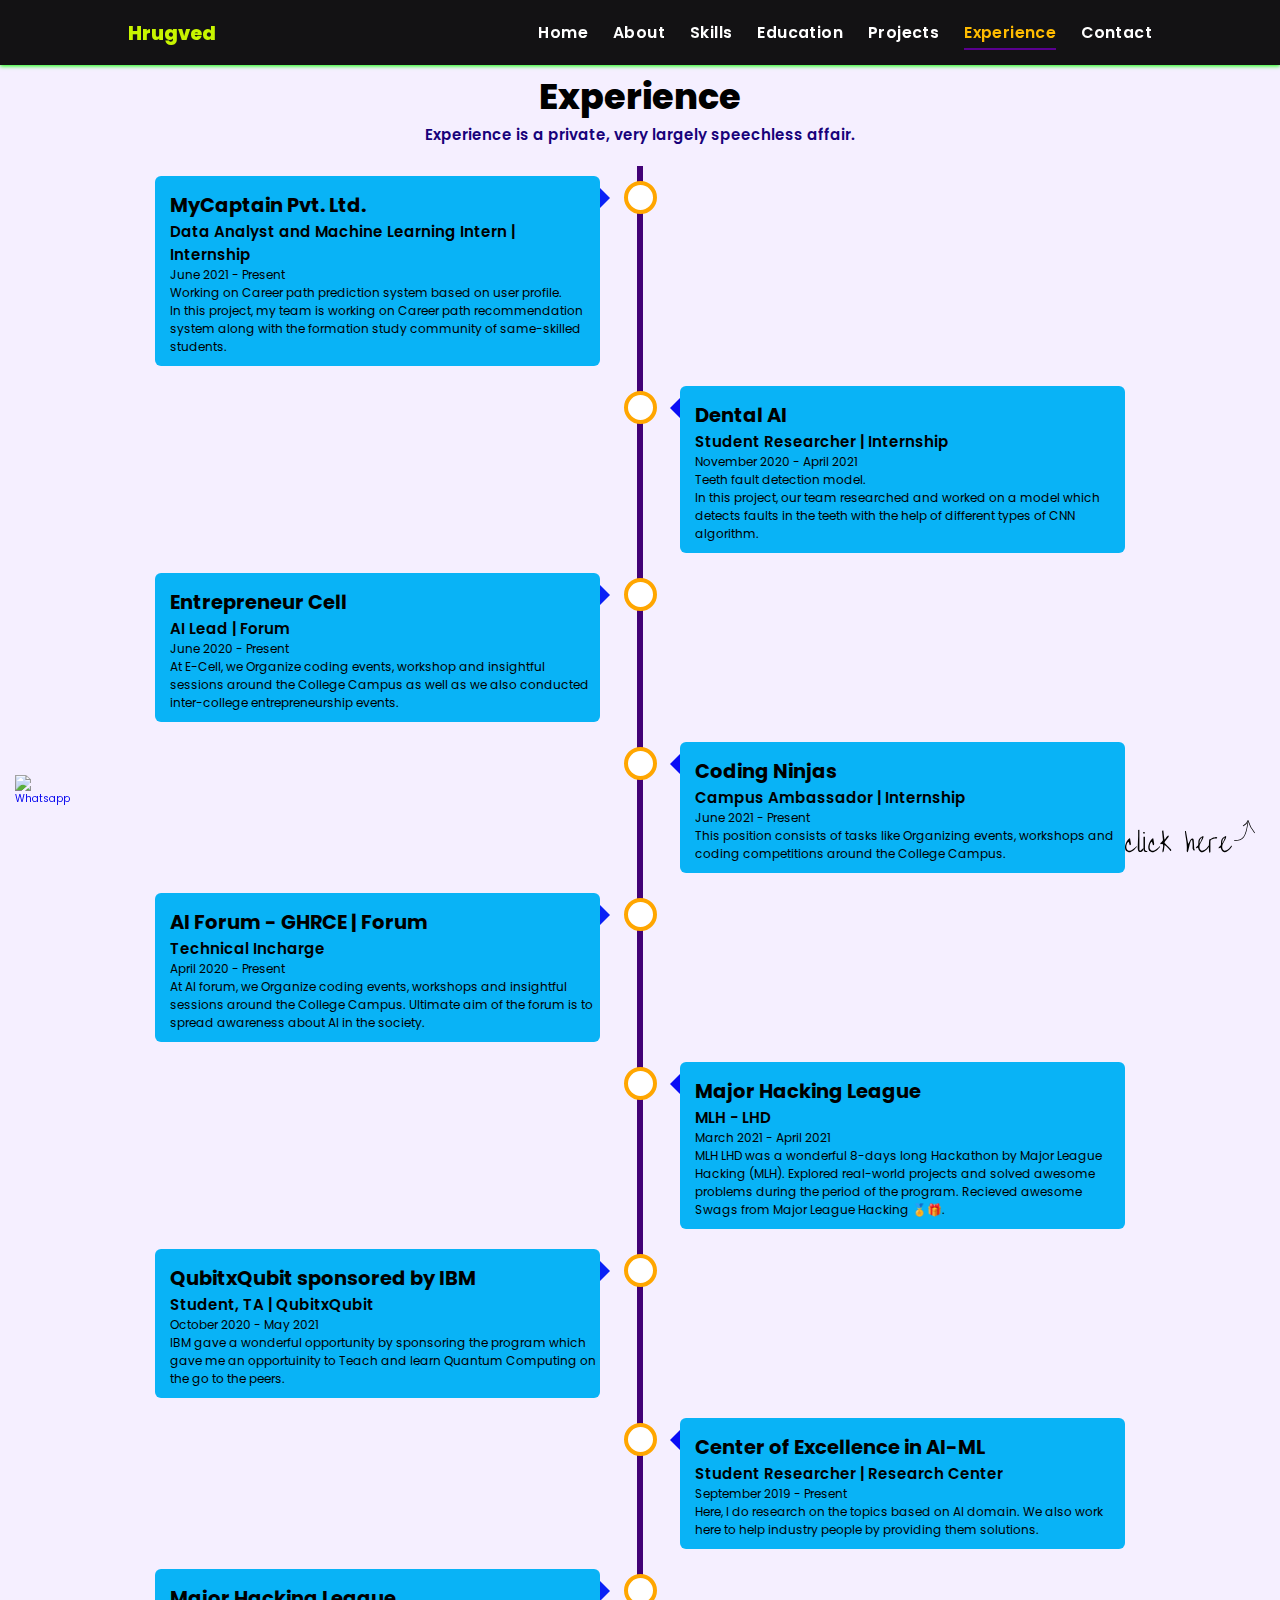
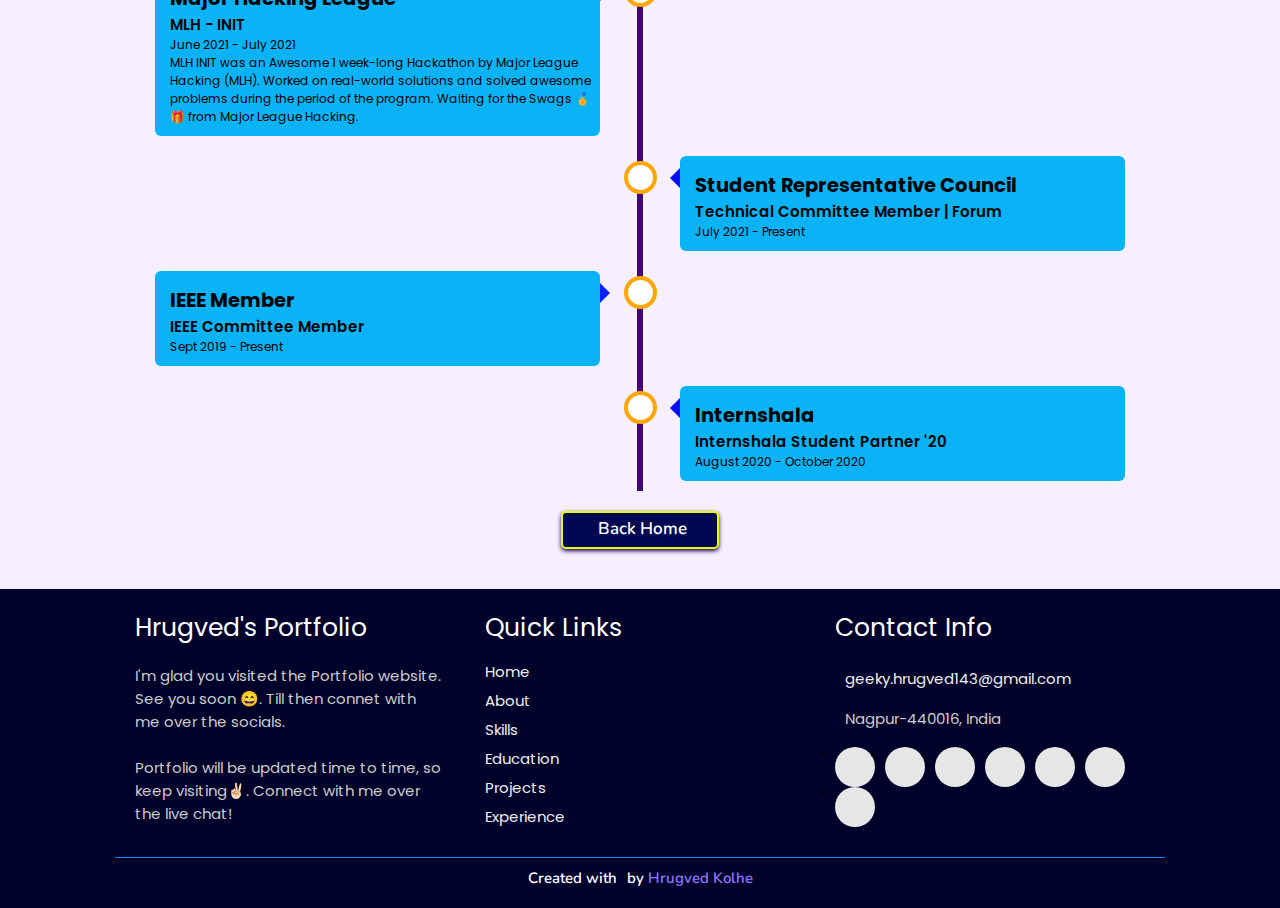
==== commit e8f5f4cc: "aligned mailID and icon" ====
--- a/index.html
+++ b/index.html
@@ -246,7 +246,7 @@
       <div class="box">
           <h3>Contact Info</h3>
           
-          <p> <i class="fas fa-envelope"></i><a href="mailto:geeky.hrugved143@gmail.com">geeky.hrugved143@gmail.com</a></p>
+          <p> <a href="mailto:geeky.hrugved143@gmail.com"><i class="fas fa-envelope"></i>geeky.hrugved143@gmail.com</a></p>
           <p> <i class="fas fa-map-marked-alt"></i>Nagpur-440016, India</p>
           <div class="share">
 
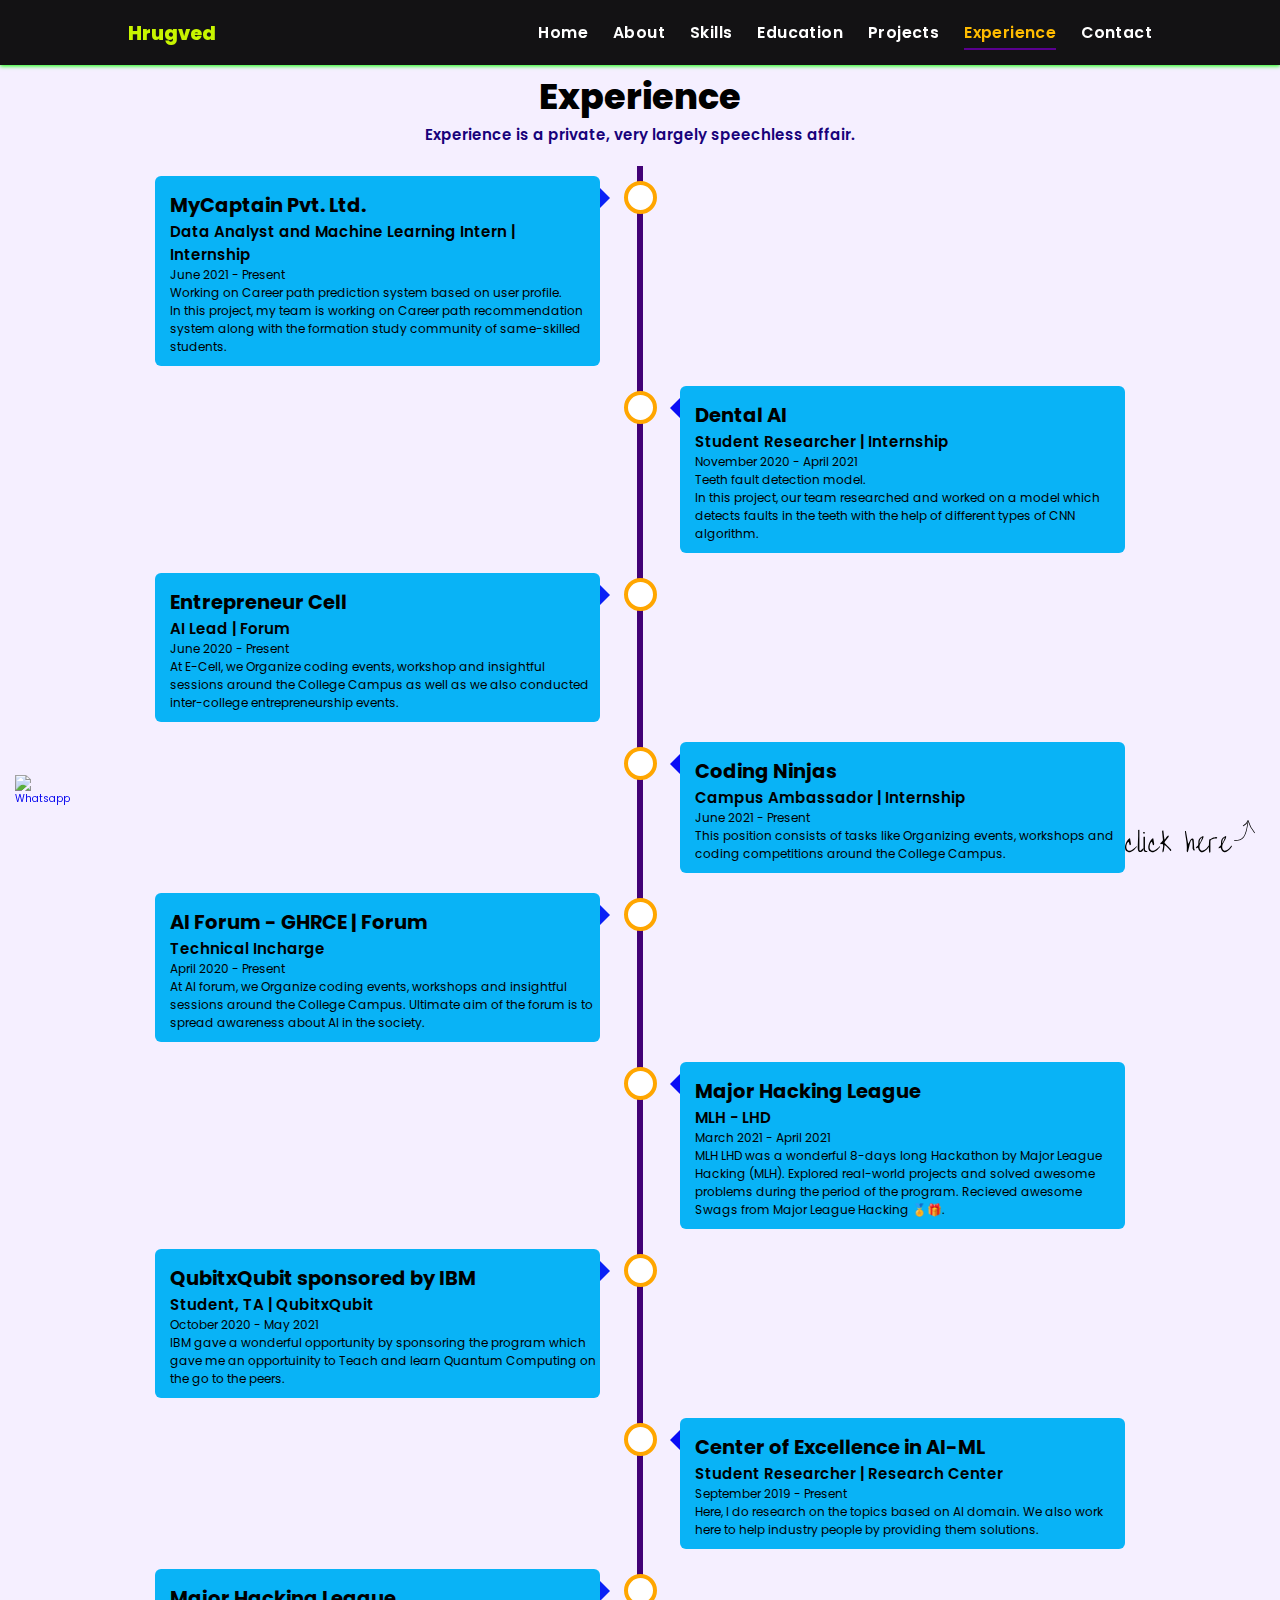
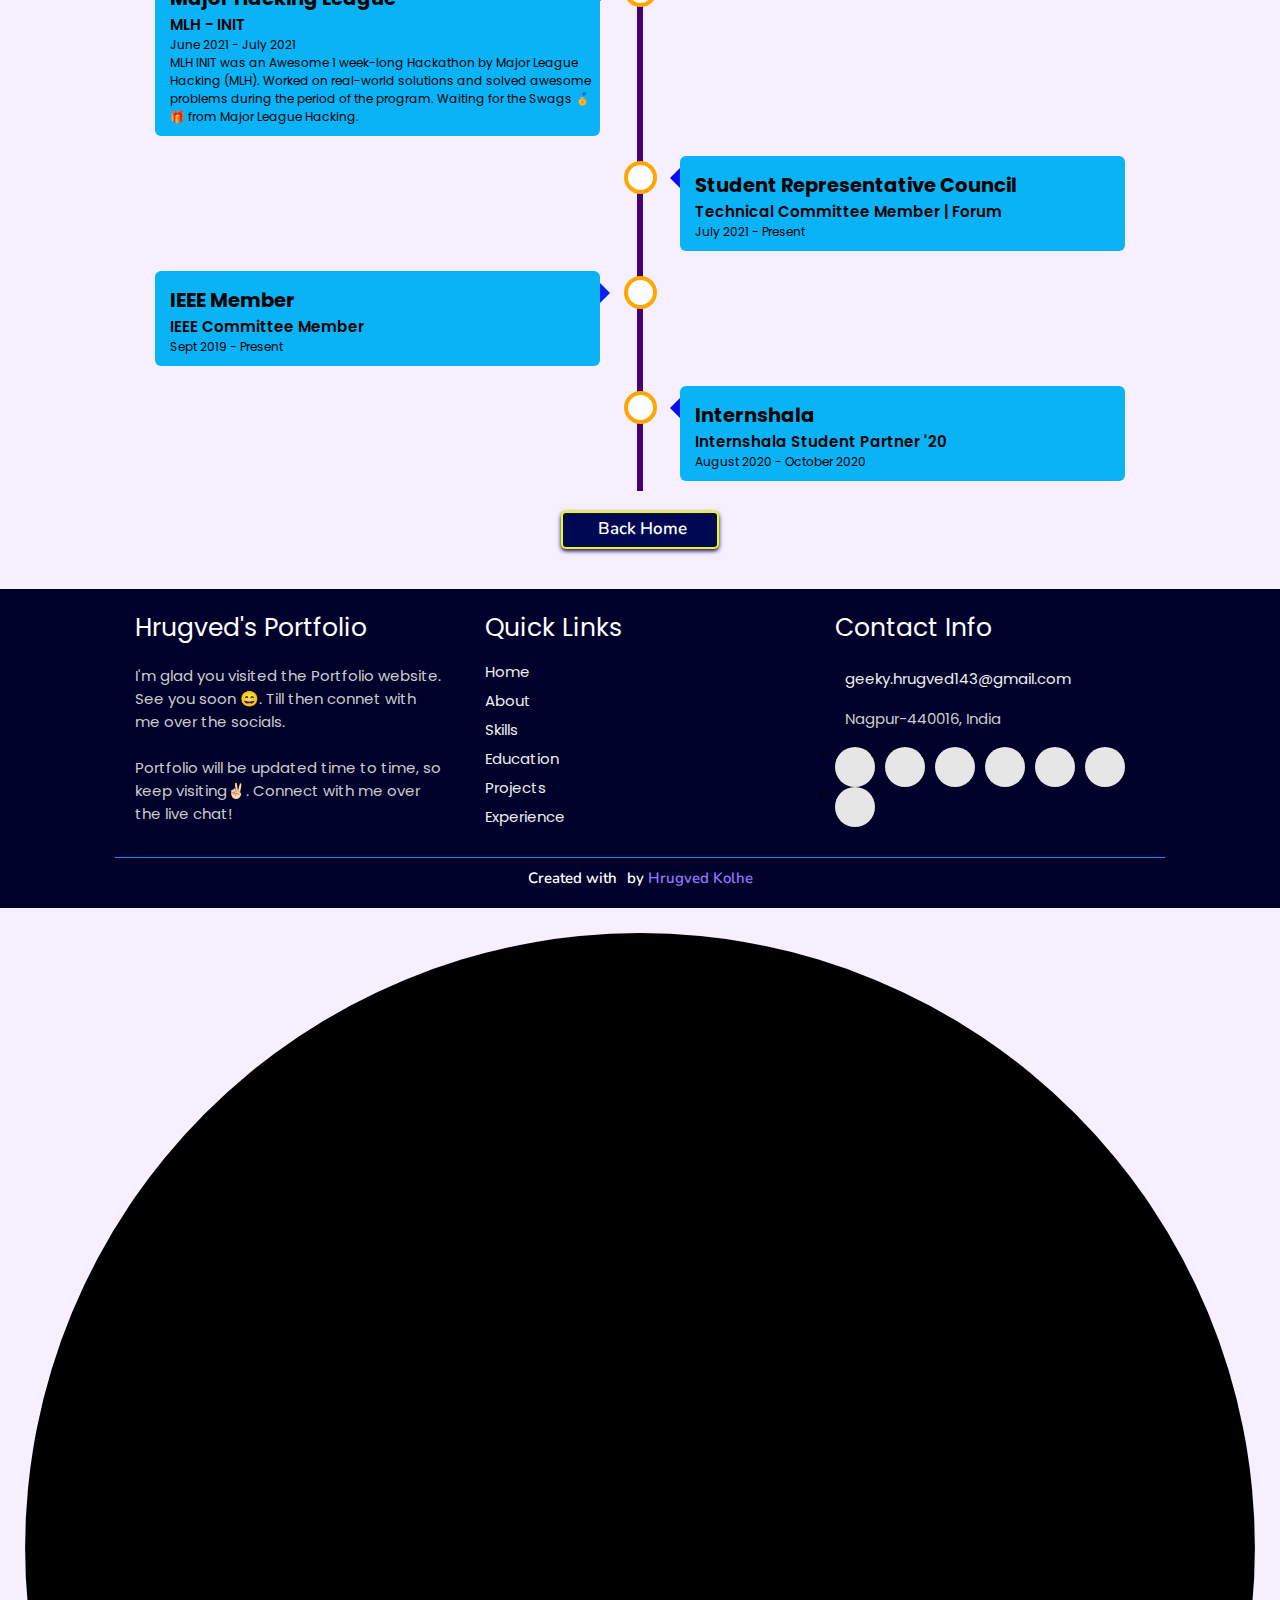
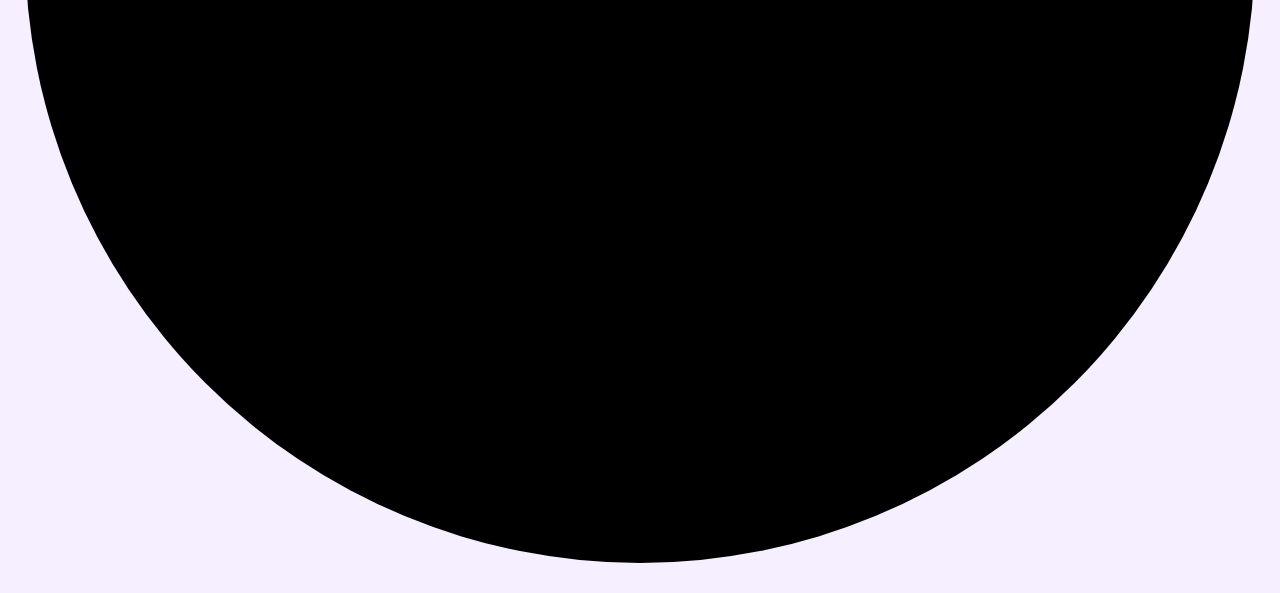
==== commit 3ee9922f: "scroll to top div" ====
--- a/index.html
+++ b/index.html
@@ -280,11 +280,20 @@
 <!-- Whatsapp API Ends-->
 
 <!-- scroll top btn -->
-<a href="#experience" class="fas fa-angle-up" id="scroll-top"></a>
+<div class="progress-wrap">
+  <svg class="progress-circle svg-content" width="100%" height="100%" viewBox="-1 -1 102 102">
+    <path d="M50,1 a49,49 0 0,1 0,98 a49,49 0 0,1 0,-98" />
+  </svg>
+</div>
+<!-- <a href="#experience" class="fas fa-angle-up" id="scroll-top"></a> -->
+
 <!-- scroll back to top -->
 
 
 <!-- ==== ALL MAJOR JAVASCRIPT CDNS STARTS ==== -->
+
+<!-- Progressive Scroll bar -->
+<script src="https://code.jquery.com/jquery-3.4.0.min.js" integrity="sha384-JUMjoW8OzDJw4oFpWIB2Bu/c6768ObEthBMVSiIx4ruBIEdyNSUQAjJNFqT5pnJ6" crossorigin="anonymous"></script>
 
 <!-- Darkmode -->
 <script src="https://cdn.jsdelivr.net/npm/darkmode-js@1.5.7/lib/darkmode-js.min.js"></script>
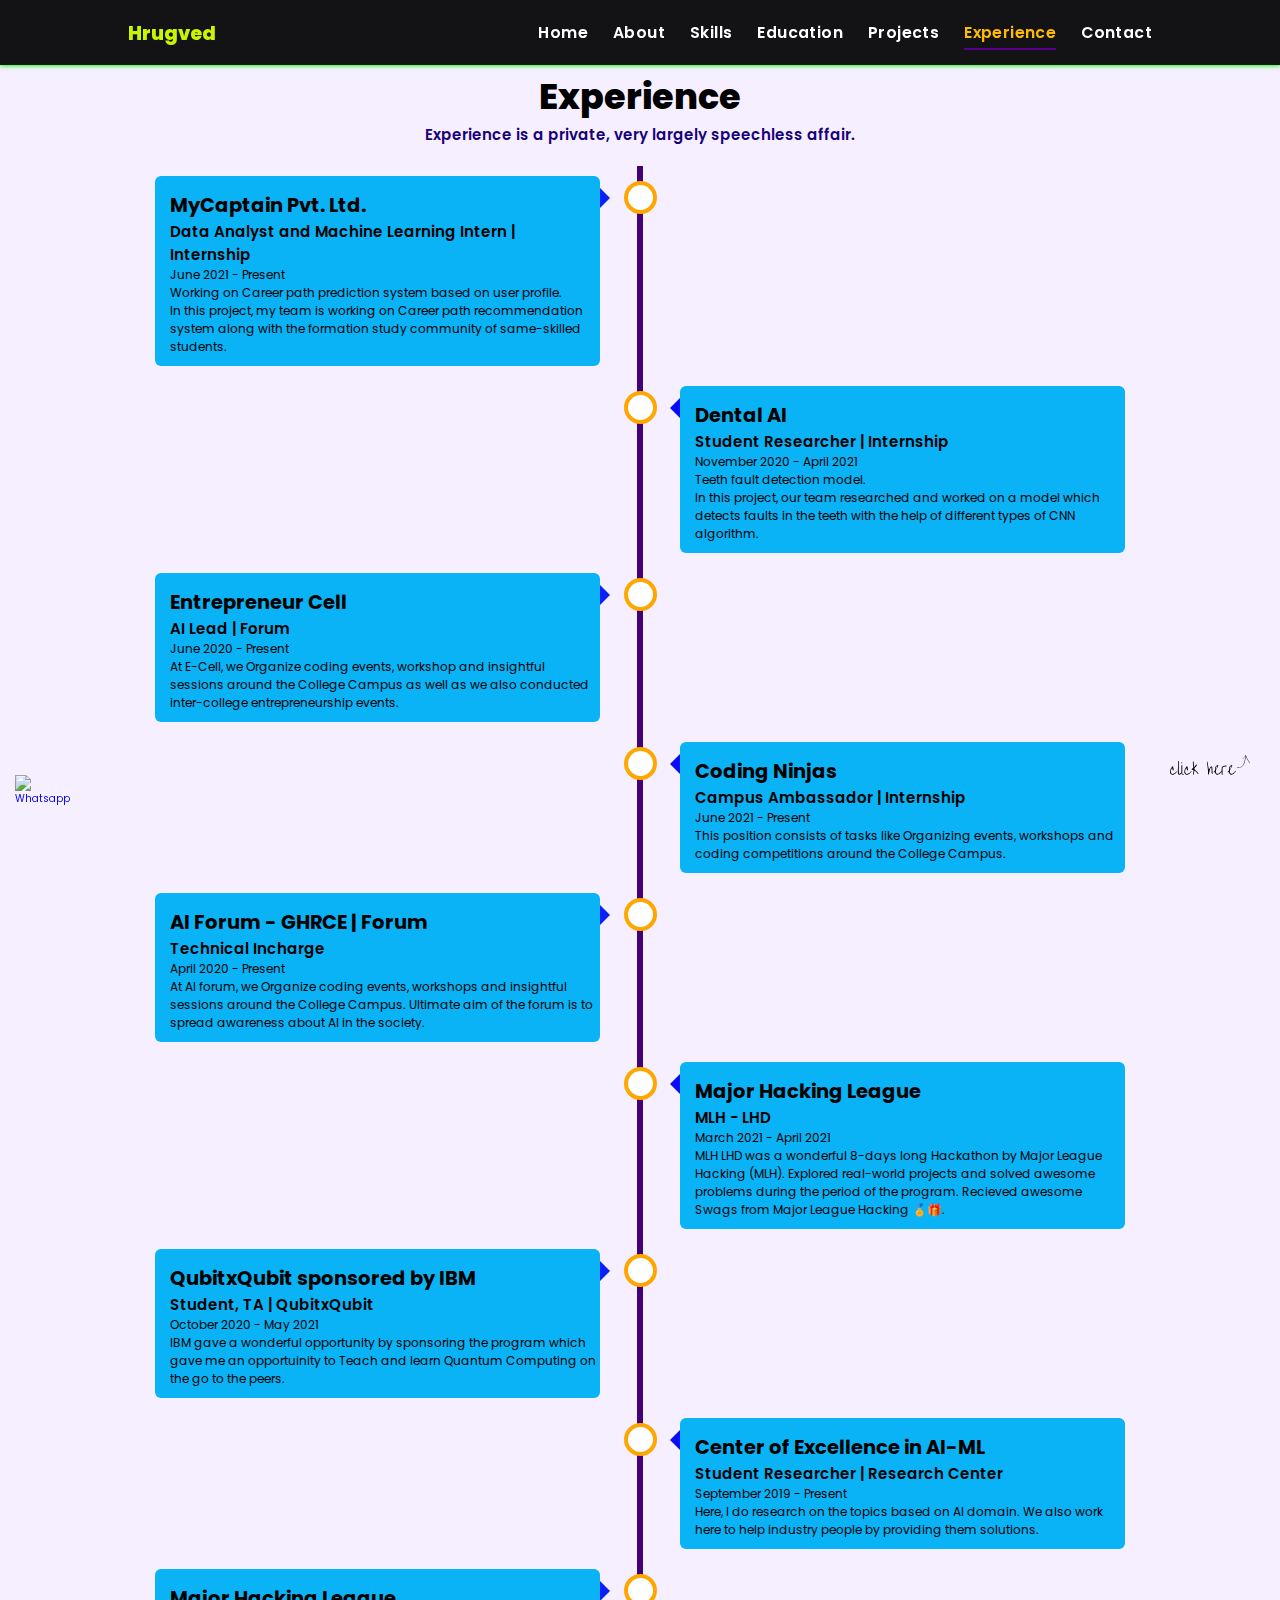
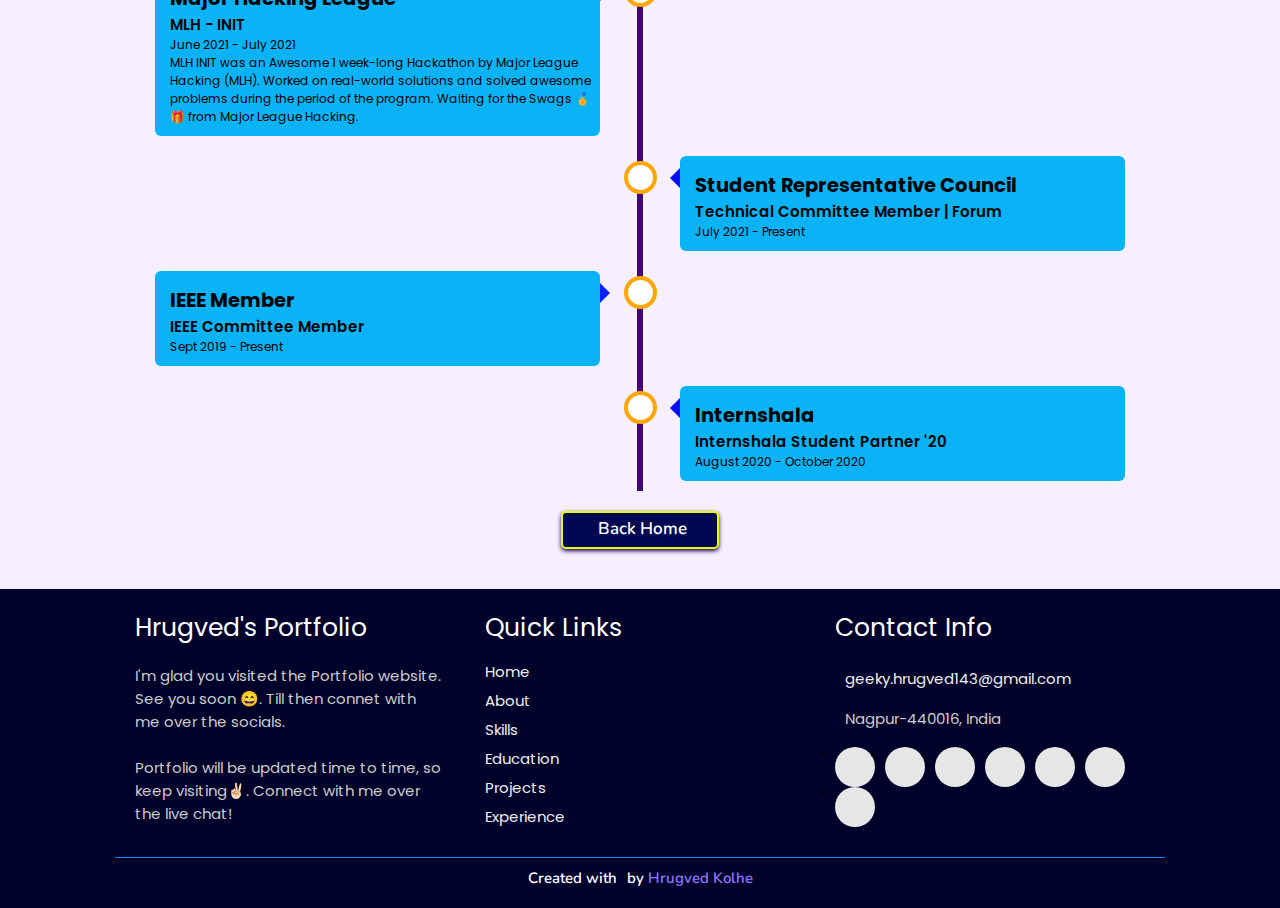
==== commit 0580733c: "removed reference links" ====
--- a/index.html
+++ b/index.html
@@ -22,13 +22,13 @@
         <div id="menu" class="fas fa-bars"></div>
         <nav class="navbar">
             <ul>
-            <li><a href="https://hrugved06.github.io/Portfolio-Hrugved-Kolhe/#home">Home</a></li>
-            <li><a href="https://hrugved06.github.io/Portfolio-Hrugved-Kolhe/#about">About</a></li>
-            <li><a href="https://hrugved06.github.io/Portfolio-Hrugved-Kolhe/#skills">Skills</a></li>
-            <li><a href="https://hrugved06.github.io/Portfolio-Hrugved-Kolhe/#education">Education</a></li>
-            <li><a href="https://hrugved06.github.io/Portfolio-Hrugved-Kolhe/#work">Projects</a></li>
-            <li><a class="active" href="https://hrugved06.github.io/Portfolio-Hrugved-Kolhe/#experience">Experience</a></li>
-            <li><a href="https://hrugved06.github.io/Portfolio-Hrugved-Kolhe/#contact">Contact</a></li>
+            <li><a href="#home">Home</a></li>
+            <li><a href="#about">About</a></li>
+            <li><a href="#skills">Skills</a></li>
+            <li><a href="#education">Education</a></li>
+            <li><a href="#work">Projects</a></li>
+            <li><a class="active" href="#experience">Experience</a></li>
+            <li><a href="#contact">Contact</a></li>
             </ul>
         </nav>
 </header>
@@ -213,7 +213,7 @@
   </div>
 
   <div class="morebtn">
-    <a href="https://hrugved06.github.io/Portfolio-Hrugved-Kolhe/#experience" class="btn">
+    <a href="#experience" class="btn">
         <i class="fas fa-arrow-circle-left"></i>
         <span>Back Home</span>
   </a>
@@ -235,12 +235,12 @@
       
       <div class="box">
           <h3>Quick Links</h3>
-          <a href="https://hrugved06.github.io/Portfolio-Hrugved-Kolhe/#home"><i class="fas fa-chevron-circle-right"></i> Home</a>
-          <a href="https://hrugved06.github.io/Portfolio-Hrugved-Kolhe/#about"><i class="fas fa-chevron-circle-right"></i> About</a>
-          <a href="https://hrugved06.github.io/Portfolio-Hrugved-Kolhe/#skills"><i class="fas fa-chevron-circle-right"></i> Skills</a>
-          <a href="https://hrugved06.github.io/Portfolio-Hrugved-Kolhe/#education"><i class="fas fa-chevron-circle-right"></i> Education</a>
-          <a href="https://hrugved06.github.io/Portfolio-Hrugved-Kolhe/#work"><i class="fas fa-chevron-circle-right"></i> Projects</a>
-          <a href="https://hrugved06.github.io/Portfolio-Hrugved-Kolhe/#experience"><i class="fas fa-chevron-circle-right"></i> Experience</a>
+          <a href="#home"><i class="fas fa-chevron-circle-right"></i> Home</a>
+          <a href="#about"><i class="fas fa-chevron-circle-right"></i> About</a>
+          <a href="#skills"><i class="fas fa-chevron-circle-right"></i> Skills</a>
+          <a href="#education"><i class="fas fa-chevron-circle-right"></i> Education</a>
+          <a href="#work"><i class="fas fa-chevron-circle-right"></i> Projects</a>
+          <a href="#experience"><i class="fas fa-chevron-circle-right"></i> Experience</a>
       </div>
 
       <div class="box">
--- a/style.css
+++ b/style.css
@@ -451,7 +451,7 @@
 /* common media queries ends*/
 
 
-/* scroll top starts */
+/* scroll top starts --
 #scroll-top{
   position: fixed;
   top: -140%;
@@ -469,6 +469,7 @@
 }
 /* scroll top ends */
 
+
 /* Whatsapp API Starts */
 
 .sticky-whatsapp-wrapper a {
@@ -505,8 +506,93 @@
   -webkit-tap-highlight-color: transparent;
   line-height: 1.5;
   position: fixed;
-  right: 25px;
-  width: 130px;
+  right: 30px;
+  bottom: 90px;
+  width: 80px;
   height: 55px;
-  bottom: 25px;
+}
+
+/* Progressive Scroll bar */
+
+.progress-wrap {
+  position: fixed;
+  right: 20px;
+  bottom: 60px;
+  height: 46px;
+  width: 46px;
+  cursor: pointer;
+  display: block;
+  border-radius: 50px;
+  box-shadow: inset  0 0 0 2px rgba(223, 138, 41, 0.2);
+  z-index: 10000;
+  opacity: 0;
+  visibility: hidden;
+  transform: translateY(15px);
+  -webkit-transition: all 200ms linear;
+  transition: all 200ms linear;
+}
+
+.progress-wrap.active-progress {
+  opacity: 1;
+  visibility: visible;
+  transform: translateY(0);
+}
+
+.progress-wrap::after {
+  position: absolute;
+  content: '☝🏼';
+  text-align: center;
+  line-height: 46px;
+  font-size: 20px;
+  color: #00e9fa;
+  left: 0;
+  top: 0;
+  height: 46px;
+  width: 46px;
+  cursor: pointer;
+  display: block;
+  z-index: 1;
+  -webkit-transition: all 200ms linear;
+  transition: all 200ms linear;
+}
+
+.progress-wrap:hover::after {
+  opacity: 0;
+}
+
+.progress-wrap::before {
+  position: absolute;
+  content: '⇡';
+  text-align: center;
+  line-height: 46px;
+  font-size: 24px;
+  opacity: 0;
+  background-image: linear-gradient(298deg, #000000, #00c3ff);
+  -webkit-background-clip: text;
+  -webkit-text-fill-color: transparent;
+  left: 0;
+  top: 0;
+  height: 46px;
+  width: 46px;
+  cursor: pointer;
+  display: block;
+  z-index: 2;
+  -webkit-transition: all 200ms linear;
+  transition: all 200ms linear;
+}
+
+.progress-wrap:hover::before {
+  opacity: 1;
+}
+
+.progress-wrap svg path { 
+  fill: none; 
+}
+
+.progress-wrap svg.progress-circle path {
+  stroke: #fd9800;
+  stroke-width: 4;
+  box-sizing:border-box;
+  -webkit-transition: all 200ms linear;
+  transition: all 200ms linear;
 }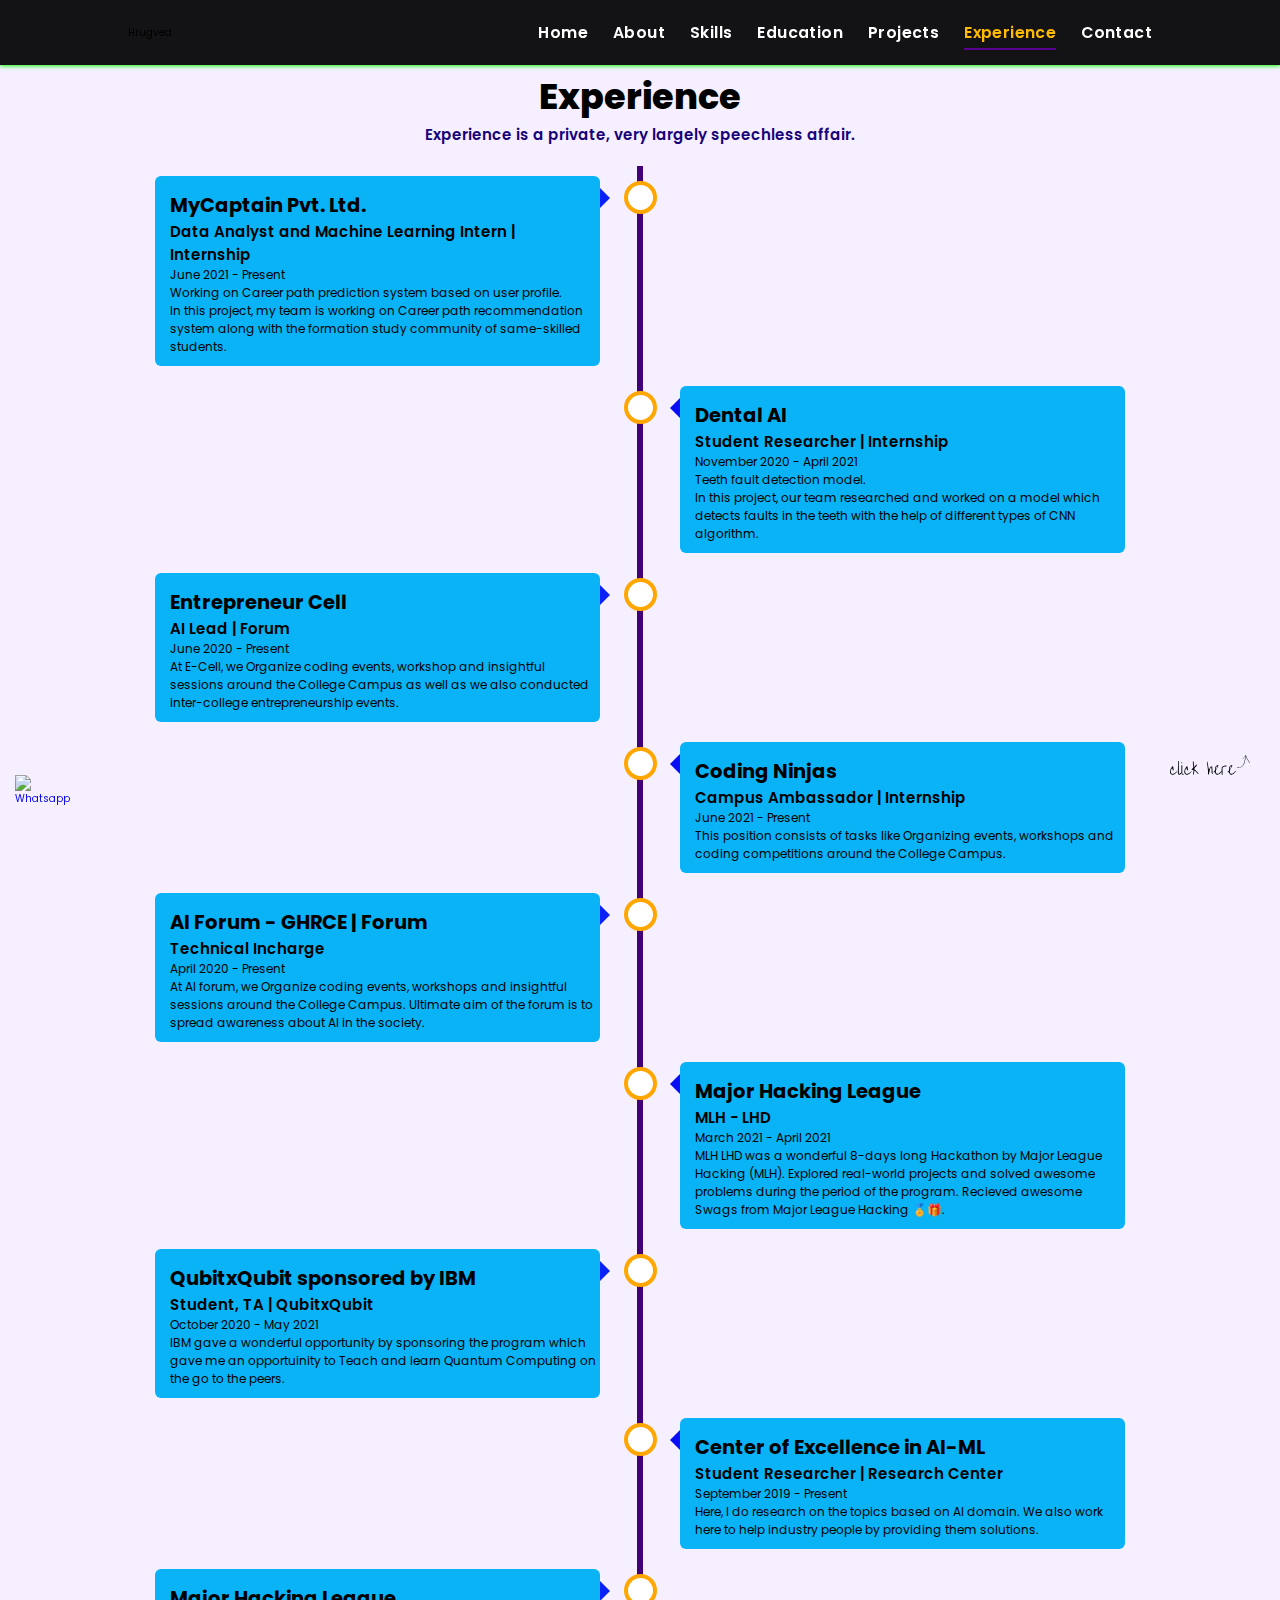
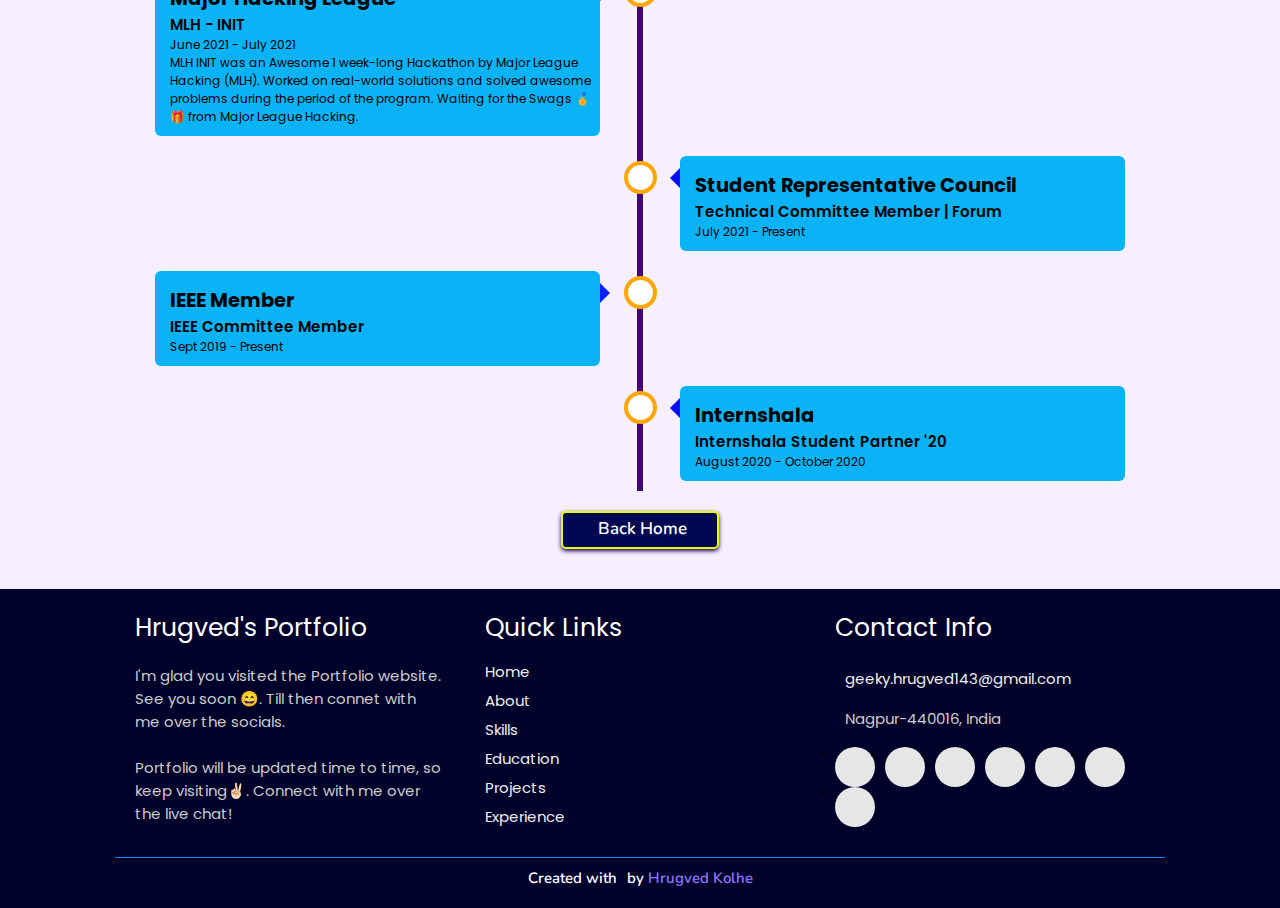
==== commit 4f571e30: "Logo update" ====
--- a/index.html
+++ b/index.html
@@ -5,6 +5,7 @@
     <meta http-equiv="X-UA-Compatible" content="IE=edge">
     <meta name="viewport" content="width=device-width, initial-scale=1.0">
     <link rel="stylesheet" href="./style.css">
+    <link href="https://fonts.googleapis.com/css2?family=Cinzel&display=swap" rel="stylesheet">
     <!-- Font Awesome -->
     <link rel="stylesheet" href="https://cdnjs.cloudflare.com/ajax/libs/font-awesome/5.15.3/css/all.min.css" integrity="sha512-iBBXm8fW90+nuLcSKlbmrPcLa0OT92xO1BIsZ+ywDWZCvqsWgccV3gFoRBv0z+8dLJgyAHIhR35VZc2oM/gI1w==" crossorigin="anonymous" referrerpolicy="no-referrer" />
     <link id='favicon' rel="shortcut icon" href="./tryexp.png" type="image/x-png">
@@ -17,7 +18,11 @@
 
 <!-- navbar starts -->
 <header>
-        <a href="/Portfolio-Hrugved-Kolhe" class="logo"><i class="fab fa-think-peaks"></i> Hrugved</a>
+        <!-- <a href="/Portfolio-Hrugved-Kolhe" class="logo"><i class="fab fa-think-peaks"></i> Hrugved</a> -->
+
+        <div class="btn">
+          <span class="noselect"><i class="fab fa-think-peaks"></i> Hrugved</span>
+        </div>
         
         <div id="menu" class="fas fa-bars"></div>
         <nav class="navbar">
@@ -273,7 +278,7 @@
 
 <!-- Whatsapp API Starts-->
 <div class="sticky-whatsapp-wrapper ">
-  <a href="https://api.whatsapp.com/send?phone=+91-9511800765" target="_blank">
+  <a href="https://api.whatsapp.com/send?phone=+91-9511880765" target="_blank">
     <img src="https://img.icons8.com/color/58/000000/whatsapp--v2.png" alt="Whatsapp">
   </a>
 </div>
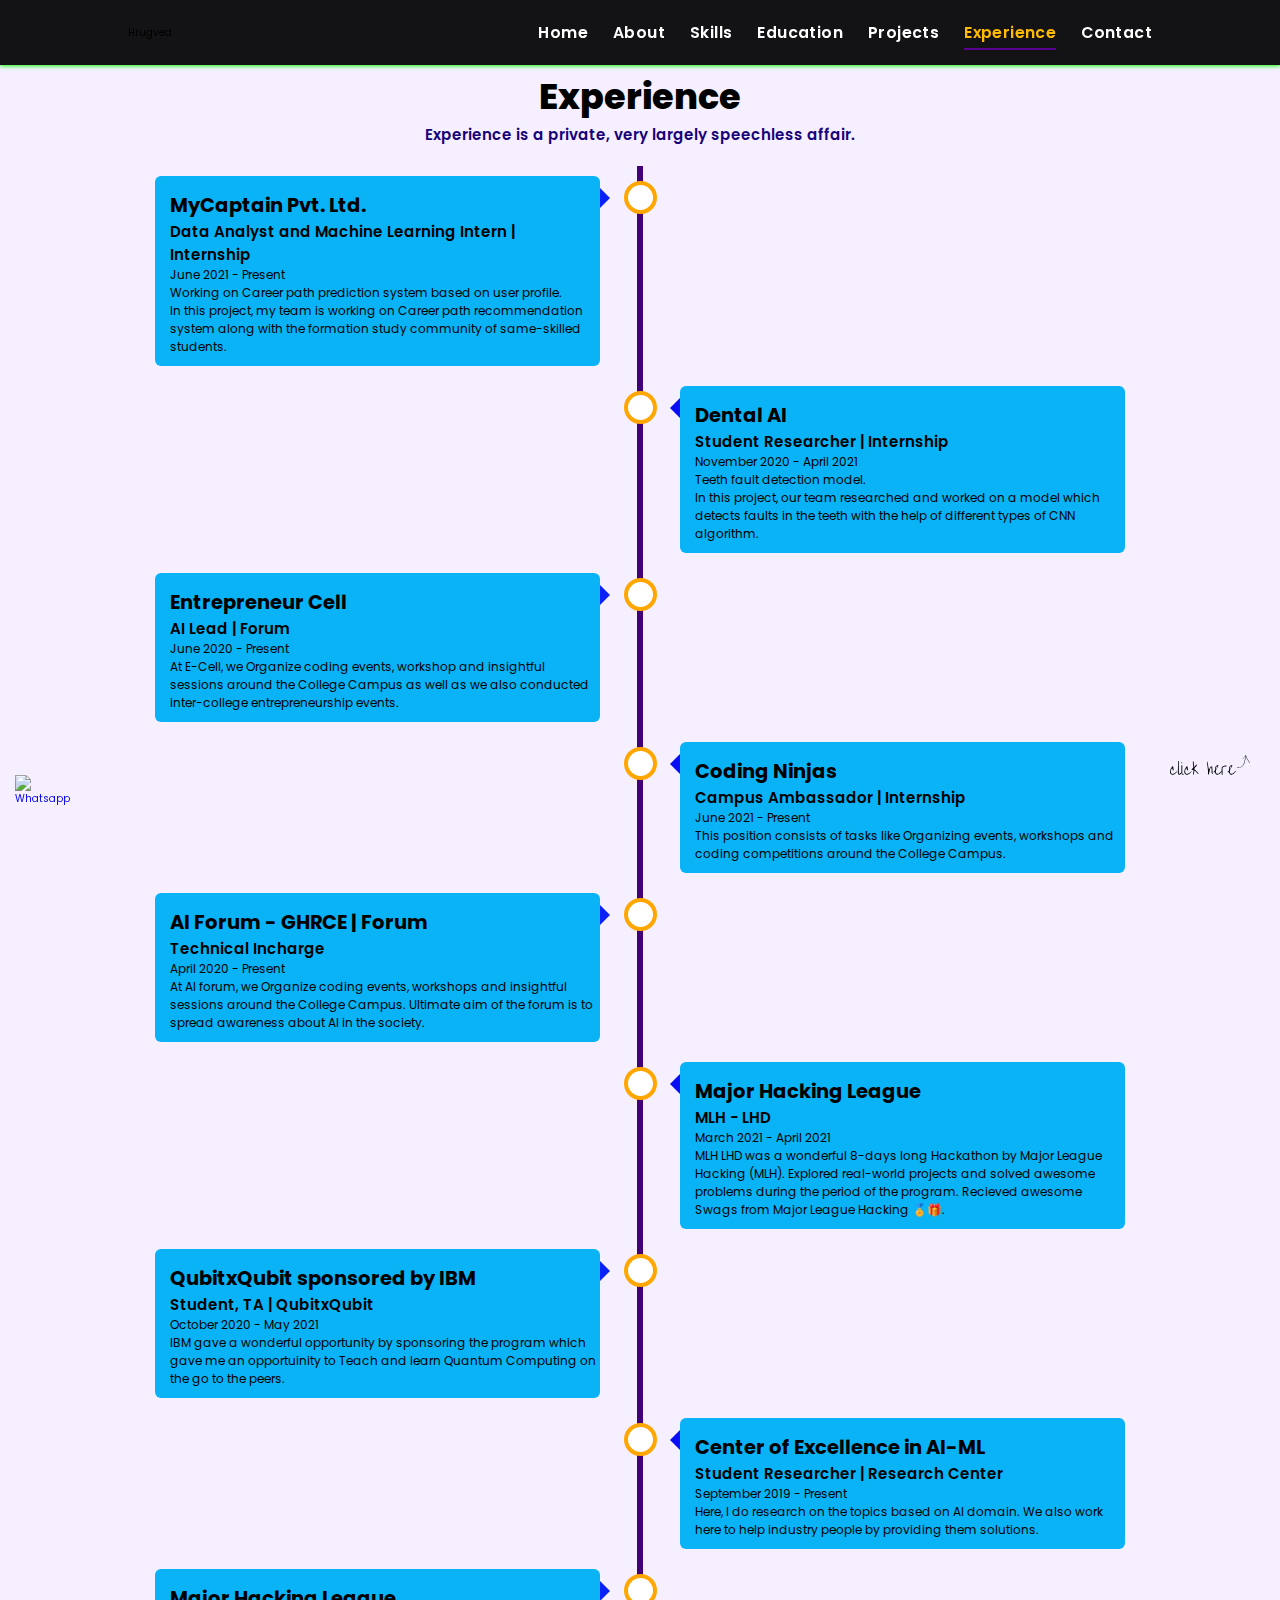
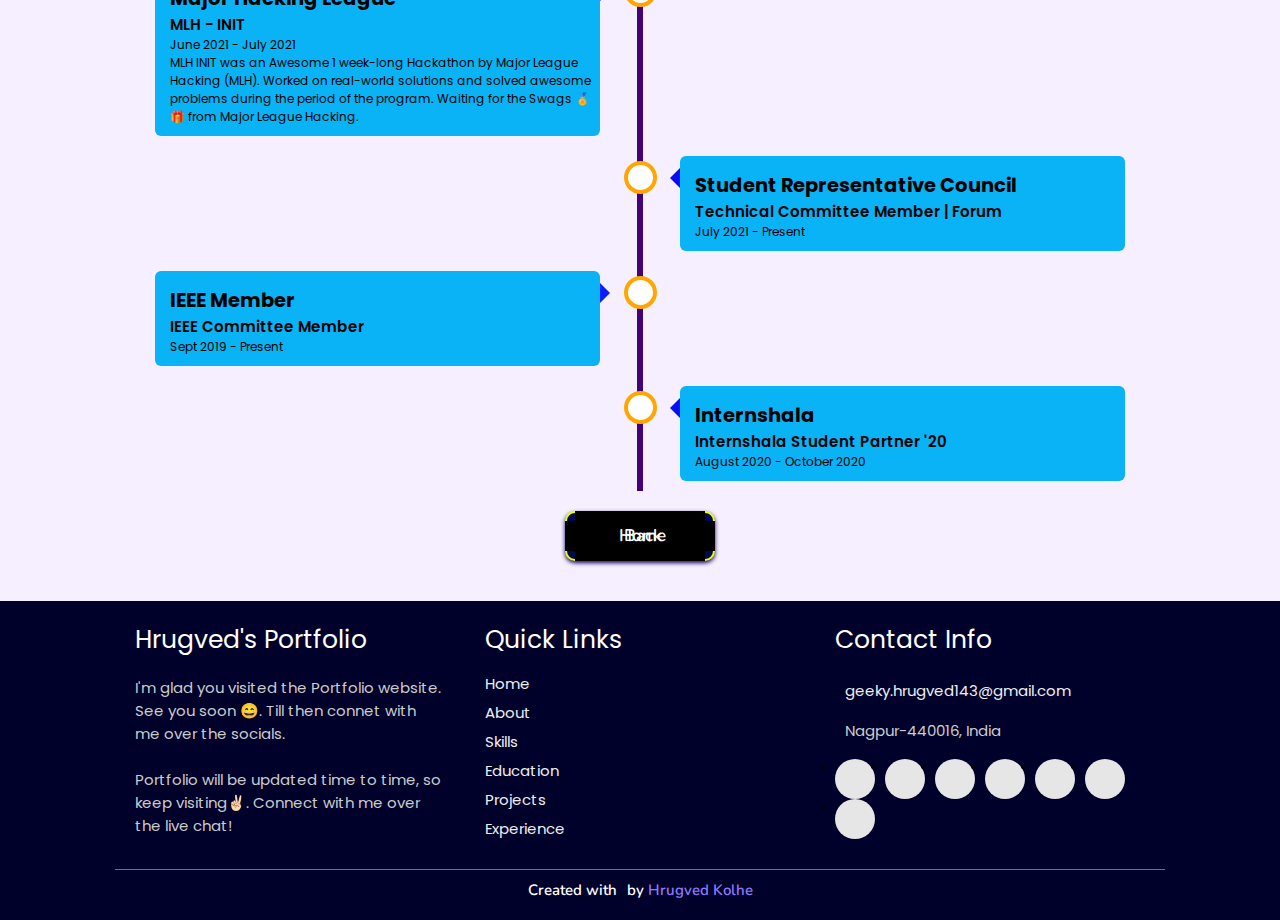
==== commit 6801edd9: "new logo class" ====
--- a/index.html
+++ b/index.html
@@ -20,7 +20,7 @@
 <header>
         <!-- <a href="/Portfolio-Hrugved-Kolhe" class="logo"><i class="fab fa-think-peaks"></i> Hrugved</a> -->
 
-        <div class="btn">
+        <div class="new-logo">
           <span class="noselect"><i class="fab fa-think-peaks"></i> Hrugved</span>
         </div>
         
--- a/style.css
+++ b/style.css
@@ -40,6 +40,7 @@
 }
 
 /* navbar starts */
+/* Logo Starts */
 header{
   position: fixed;
   top: 0; left: 0; right: 0;
@@ -65,7 +66,68 @@
 .heading span{
   color: rgb(115, 3, 167);
 }
-header .logo{
+
+.btn {
+  width: 150px;
+  height: 50px;
+  color: #e5ff00;
+  border: 1px solid #fff;
+  font-family: 'Cinzel', serif;
+  font-size: 20px;
+  cursor: pointer;
+  -webkit-tap-highlight-color: transparent;
+  display: flex;
+  align-items: center;
+  justify-content: center;
+  position: relative;
+  z-index: 0;
+  transition: 1s;
+}
+
+.btn::before, .btn::after {
+  position: absolute;
+  background: #000;
+  z-index: -1;
+  transition: 1s;
+  content: '';
+}
+
+.btn::before {
+  height: 50px;
+  width: 130px;
+}
+
+.btn::after {
+  width: 150px;
+  height: 30px;
+}
+
+.noselect {
+  -webkit-touch-callout: none;
+    -webkit-user-select: none;
+     -khtml-user-select: none;
+       -moz-user-select: none;
+        -ms-user-select: none;
+            user-select: none;
+}
+
+.btn:hover::before {
+  width: 0px;
+  background: #000;
+}
+
+.btn:hover::after {
+  height: 0px;
+  background: #000;
+}
+
+.btn:hover {
+  color: #00ffff;
+  background: #000;
+}
+/* Logo Ends */
+
+/* header .logo{
   font-size: 1.9rem;
   font-weight: 800;
   text-decoration: none;
@@ -76,7 +138,8 @@
 }
 header .logo:hover {
   color: #ffae00;
-}
+} */
+
 header .navbar ul{
   list-style: none;
   display: flex;
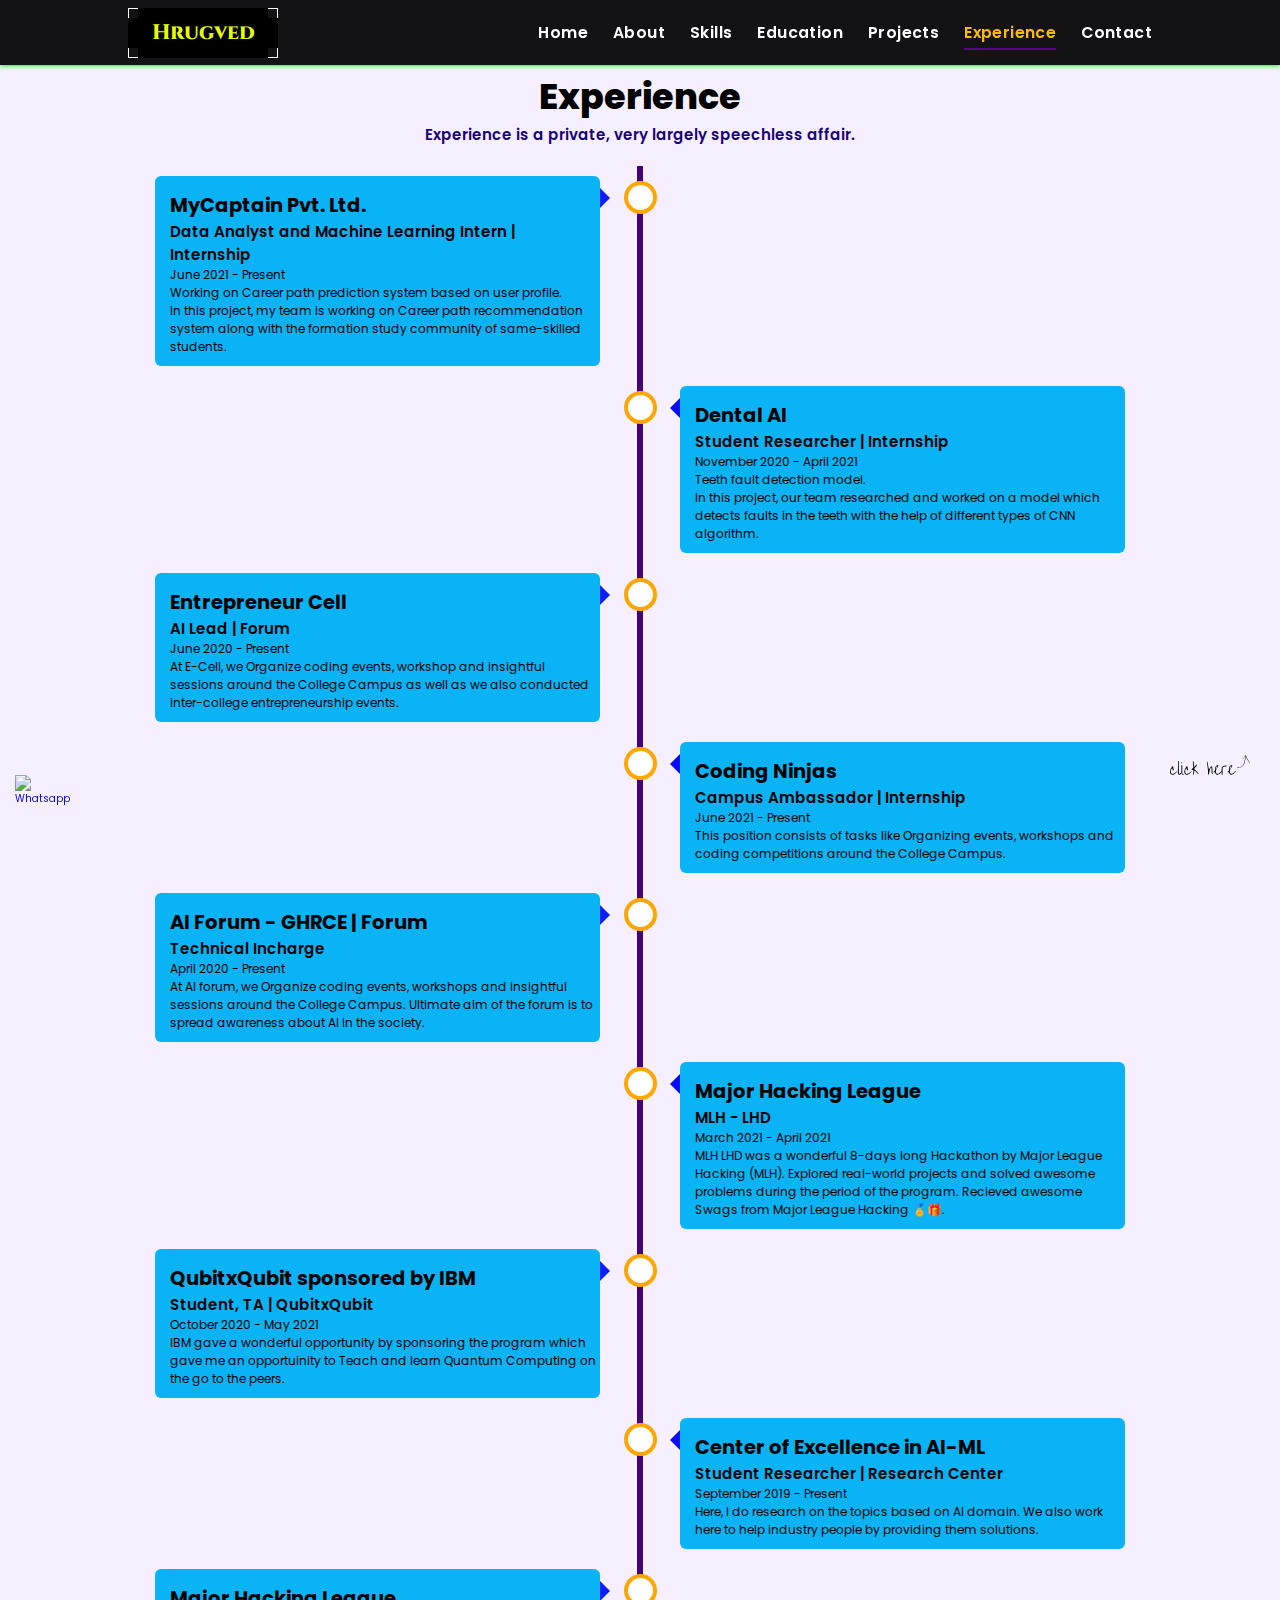
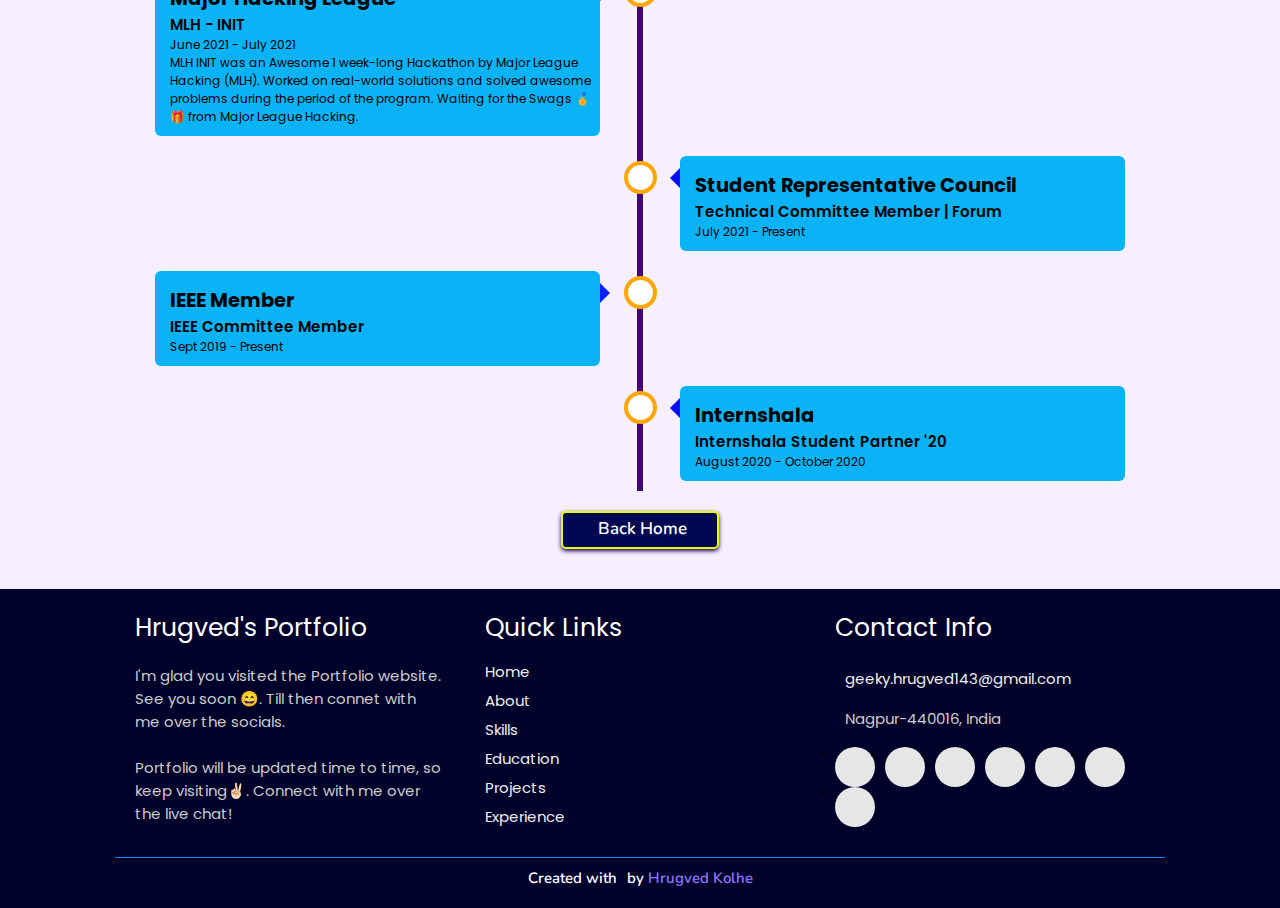
==== commit 84e075c4: "Minor size change" ====
--- a/index.html
+++ b/index.html
@@ -21,6 +21,7 @@
         <!-- <a href="/Portfolio-Hrugved-Kolhe" class="logo"><i class="fab fa-think-peaks"></i> Hrugved</a> -->
 
         <div class="new-logo">
+          <!-- <img src="holdings/images/logo.png" width="220" height="40px"> -->
           <span class="noselect"><i class="fab fa-think-peaks"></i> Hrugved</span>
         </div>
         
--- a/style.css
+++ b/style.css
@@ -67,13 +67,14 @@
   color: rgb(115, 3, 167);
 }
 
-.btn {
+.new-logo {
   width: 150px;
   height: 50px;
   color: #e5ff00;
+  font-size: 2.1rem;
+  font-weight: 800;
   border: 1px solid #fff;
   font-family: 'Cinzel', serif;
-  font-size: 20px;
   cursor: pointer;
   -webkit-tap-highlight-color: transparent;
   display: flex;
@@ -84,7 +85,7 @@
   transition: 1s;
 }
 
-.btn::before, .btn::after {
+.new-logo::before, .new-logo::after {
   position: absolute;
   background: #000;
   z-index: -1;
@@ -92,12 +93,12 @@
   content: '';
 }
 
-.btn::before {
+.new-logo::before {
   height: 50px;
   width: 130px;
 }
 
-.btn::after {
+.new-logo::after {
   width: 150px;
   height: 30px;
 }
@@ -111,18 +112,18 @@
             user-select: none;
 }
 
-.btn:hover::before {
+.new-logo:hover::before {
   width: 0px;
   background: #000;
 }
 
-.btn:hover::after {
+.new-logo:hover::after {
   height: 0px;
   background: #000;
 }
 
-.btn:hover {
-  color: #00ffff;
+.new-logo:hover {
+  color: #c300ff;
   background: #000;
 }
 /* Logo Ends */
@@ -603,11 +604,11 @@
 
 .progress-wrap::after {
   position: absolute;
-  content: '☝🏼';
+  content: '▲';
   text-align: center;
   line-height: 46px;
   font-size: 20px;
-  color: #00e9fa;
+  color: #000000;
   left: 0;
   top: 0;
   height: 46px;
